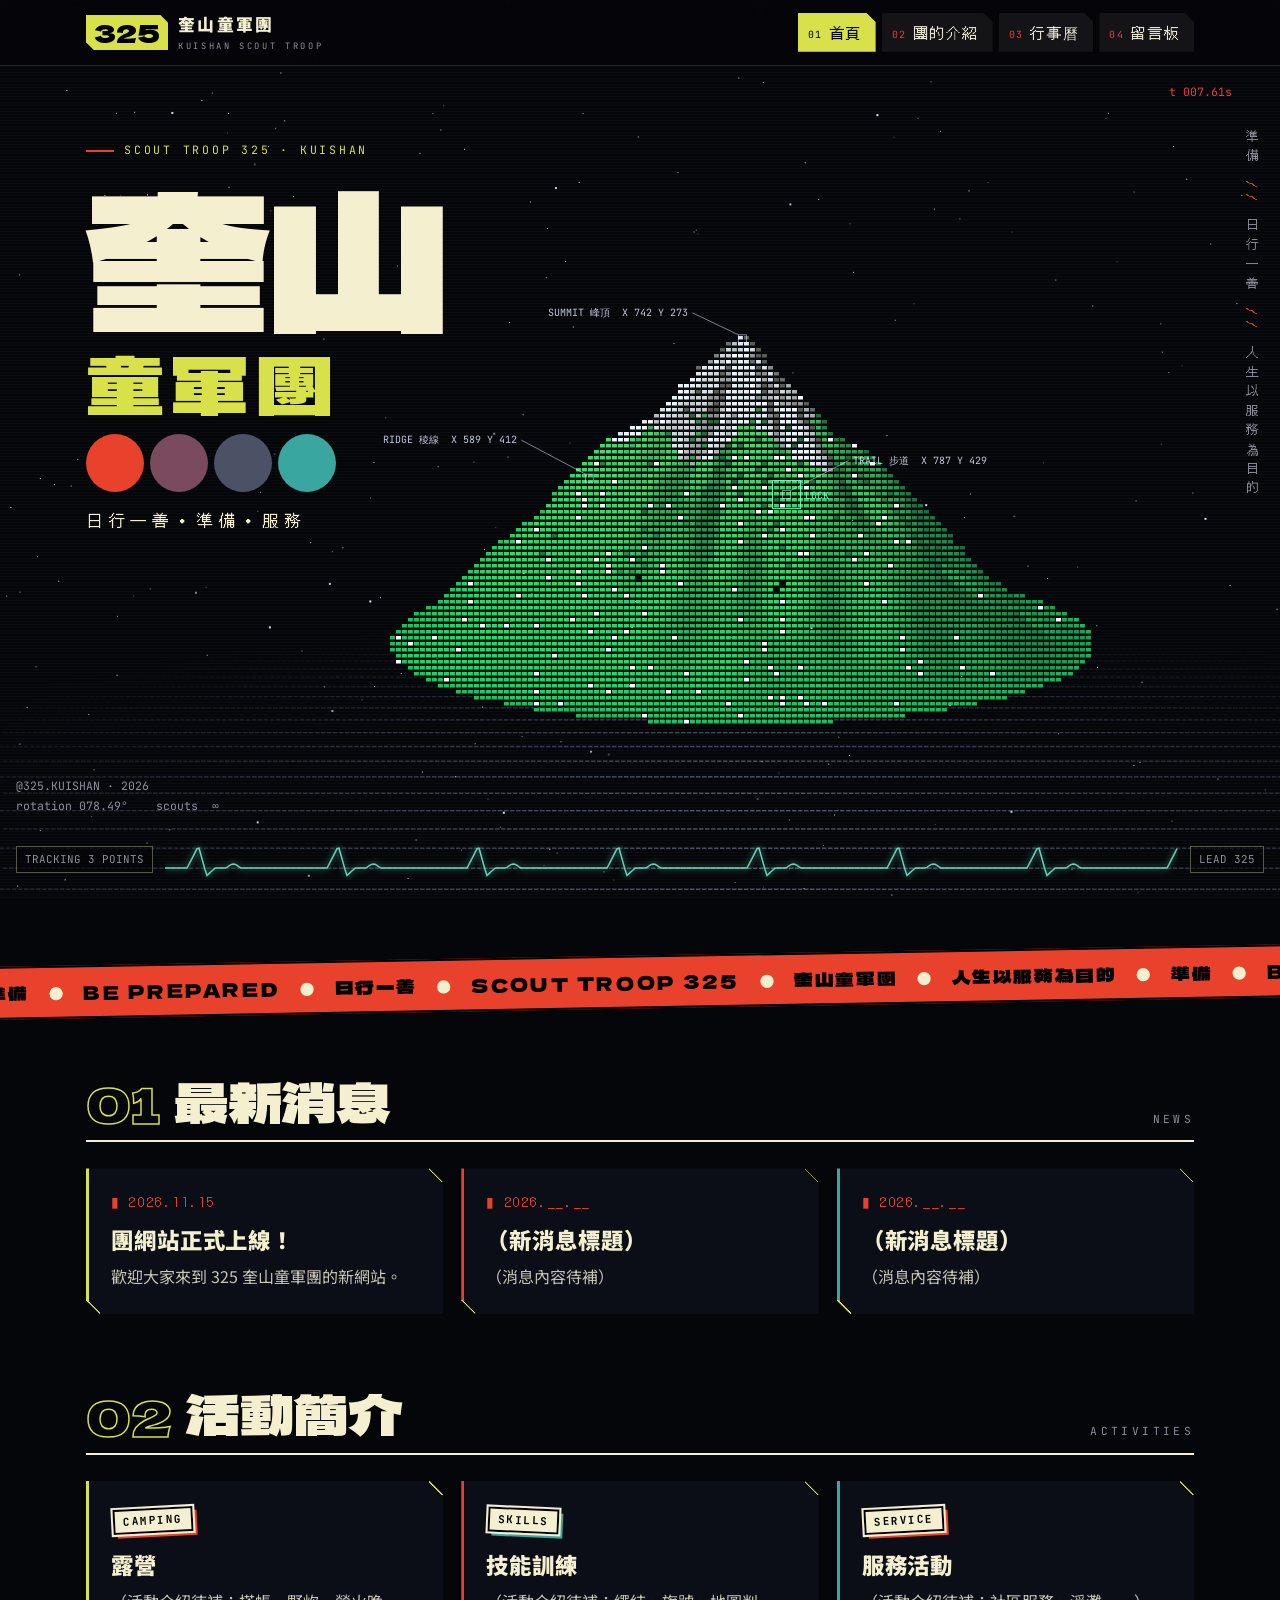
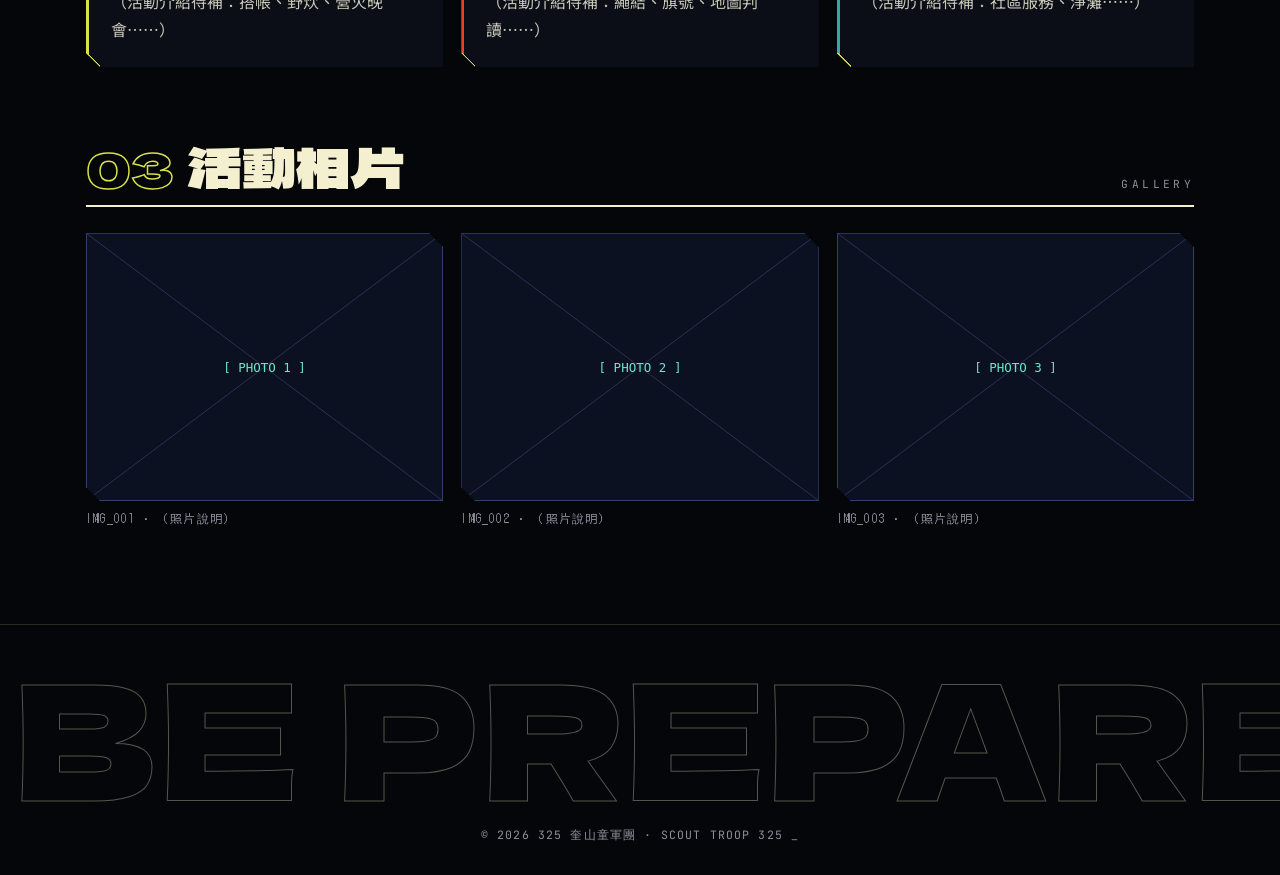
==== index.html @ 6701f39f "Cyberpunk poster typography: Dela Gothic display, glitch text, marquee band, sticker labels Co-Autho" ====
<!doctype html>
<html lang="zh-Hant">
<head>
<meta charset="utf-8">
<meta name="viewport" content="width=device-width, initial-scale=1">
<title>首頁｜325 奎山童軍團</title>
<meta name="theme-color" content="#050609">
<link rel="preconnect" href="https://fonts.googleapis.com">
<link rel="preconnect" href="https://fonts.gstatic.com" crossorigin>
<link href="https://fonts.googleapis.com/css2?family=Dela+Gothic+One&family=DotGothic16&family=JetBrains+Mono:wght@400;700&family=Noto+Sans+TC:wght@400;700;900&display=swap" rel="stylesheet">
<link rel="stylesheet" href="style.css?v=4">
</head>
<body>
<header><div class="bar"><a class="logo" href="index.html"><b>325</b><div><span>奎山童軍團</span><small>KUISHAN SCOUT TROOP</small></div></a><nav><a href="index.html" class="active"><i>01</i>首頁</a><a href="about.html"><i>02</i>團的介紹</a><a href="calendar.html"><i>03</i>行事曆</a><a href="guestbook.html"><i>04</i>留言板</a></nav></div></header>
<section class="hero">
<canvas id="mountain" aria-hidden="true"></canvas>
<div class="hero-copy"><div class="kicker">SCOUT TROOP 325 · KUISHAN</div>
<h1><span class="l1"><span class="gl" data-text="奎山">奎山</span></span><span class="l2"><span class="gl" data-text="童軍團">童軍團</span></span></h1>
<div class="dots" aria-hidden="true"><i></i><i></i><i></i><i></i></div>
<p class="motto">日行一善・準備・服務</p></div>
<div class="vert" aria-hidden="true">準備 <b>//</b> 日行一善 <b>//</b> 人生以服務為目的</div>
<div class="hud hud-tr" id="hud-t">t 000.00s</div>
<div class="hud hud-bl">@325.KUISHAN · 2026
rotation <span id="hud-rot">000.00°</span>    scouts  ∞</div>
<div class="hud-bar"><span class="chip" id="hud-track">TRACKING 0 POINTS</span><canvas id="pulse" aria-hidden="true"></canvas><span class="chip">LEAD 325</span></div>
</section>
<div class="band" aria-hidden="true"><div>準備<i></i>BE PREPARED<i></i>日行一善<i></i>SCOUT TROOP 325<i></i>奎山童軍團<i></i>人生以服務為目的<i></i>準備<i></i>BE PREPARED<i></i>日行一善<i></i>SCOUT TROOP 325<i></i>奎山童軍團<i></i>人生以服務為目的<i></i>準備<i></i>BE PREPARED<i></i>日行一善<i></i>SCOUT TROOP 325<i></i>奎山童軍團<i></i>人生以服務為目的<i></i>準備<i></i>BE PREPARED<i></i>日行一善<i></i>SCOUT TROOP 325<i></i>奎山童軍團<i></i>人生以服務為目的<i></i></div></div>
<main>
<section>
<h2><span class="num">01</span><span class="gl" data-text="最新消息">最新消息</span><span class="tag">NEWS</span></h2>
<div class="grid">
<div class="card"><div class="date">2026.11.15</div><h3>團網站正式上線！</h3><p>歡迎大家來到 325 奎山童軍團的新網站。</p></div>
<div class="card"><div class="date">2026.__.__</div><h3>（新消息標題）</h3><p>（消息內容待補）</p></div>
<div class="card"><div class="date">2026.__.__</div><h3>（新消息標題）</h3><p>（消息內容待補）</p></div>
</div>
</section>
<section>
<h2><span class="num">02</span><span class="gl" data-text="活動簡介">活動簡介</span><span class="tag">ACTIVITIES</span></h2>
<div class="grid">
<div class="card"><div class="label">CAMPING</div><h3>露營</h3><p>（活動介紹待補：搭帳、野炊、營火晚會……）</p></div>
<div class="card"><div class="label">SKILLS</div><h3>技能訓練</h3><p>（活動介紹待補：繩結、旗號、地圖判讀……）</p></div>
<div class="card"><div class="label">SERVICE</div><h3>服務活動</h3><p>（活動介紹待補：社區服務、淨灘……）</p></div>
</div>
</section>
<section>
<h2><span class="num">03</span><span class="gl" data-text="活動相片">活動相片</span><span class="tag">GALLERY</span></h2>
<div class="grid photos"><figure><img src="images/photo1.svg" alt="活動照片 1"><figcaption>IMG_001 · （照片說明）</figcaption></figure><figure><img src="images/photo2.svg" alt="活動照片 2"><figcaption>IMG_002 · （照片說明）</figcaption></figure><figure><img src="images/photo3.svg" alt="活動照片 3"><figcaption>IMG_003 · （照片說明）</figcaption></figure></div>
</section>
</main>
<footer><div class="mega" aria-hidden="true">BE PREPARED</div><p>© 2026 325 奎山童軍團 · SCOUT TROOP 325 <span class="blink">_</span></p></footer>
<script src="sky.js?v=4"></script>
</body>
</html>
---- style.css ----
:root{
  --bg:#050609; --panel:rgba(13,16,28,.78); --line:rgba(244,239,207,.14); --line-2:rgba(244,239,207,.34);
  --cream:#f4efcf; --text:#e6e3d3; --muted:#8d8f9c;
  --red:#e8412c; --lime:#d8e14a; --green:#5aa469; --teal:#3aa6a0; --plum:#7a4a5e; --slate:#4c5266;
  --display:"Dela Gothic One","Noto Sans TC",sans-serif;
  --dot:"DotGothic16","JetBrains Mono",monospace;
  --mono:"JetBrains Mono",ui-monospace,Menlo,monospace;
  --sans:"Noto Sans TC","PingFang TC","Microsoft JhengHei",sans-serif;
  --cut:polygon(0 0,calc(100% - 14px) 0,100% 14px,100% 100%,14px 100%,0 calc(100% - 14px));
}
*{box-sizing:border-box}
html,body{margin:0}
body{background:var(--bg);color:var(--text);font-family:var(--sans);line-height:1.75;min-height:100vh;overflow-x:hidden}
body::before{content:"";position:fixed;inset:0;z-index:-1;pointer-events:none;
  background:repeating-linear-gradient(rgba(255,255,255,.028) 0 1px,transparent 1px 3px)}
#stars{position:fixed;inset:0;width:100%;height:100%;z-index:-1;pointer-events:none}
a{color:var(--lime)}
::selection{background:var(--lime);color:#000}

/* glitch text */
.gl{position:relative;display:inline-block}
.gl::before,.gl::after{content:attr(data-text);position:absolute;left:0;top:0;width:100%;clip-path:inset(0 0 100% 0);pointer-events:none}
.gl::before{color:var(--red);animation:glA 5.5s steps(1) infinite}
.gl::after{color:var(--teal);animation:glB 5.5s steps(1) infinite}
@keyframes glA{0%,90%,100%{clip-path:inset(0 0 100% 0);transform:none}91%{clip-path:inset(10% 0 62% 0);transform:translate(-.06em,0)}93%{clip-path:inset(56% 0 18% 0);transform:translate(.05em,0)}95%{clip-path:inset(82% 0 3% 0);transform:translate(-.03em,0)}97%{clip-path:inset(28% 0 48% 0);transform:translate(.04em,0)}}
@keyframes glB{0%,90%,100%{clip-path:inset(0 0 100% 0);transform:none}91%{clip-path:inset(40% 0 35% 0);transform:translate(.06em,0)}93%{clip-path:inset(5% 0 78% 0);transform:translate(-.05em,0)}95%{clip-path:inset(64% 0 12% 0);transform:translate(.03em,0)}97%{clip-path:inset(86% 0 2% 0);transform:translate(-.04em,0)}}

/* header */
header{position:sticky;top:0;z-index:10;background:rgba(5,6,9,.8);backdrop-filter:blur(8px);border-bottom:1px solid var(--line)}
.bar{max-width:1140px;margin:auto;padding:10px 16px;display:flex;flex-wrap:wrap;gap:8px 20px;align-items:center;justify-content:space-between}
.logo{display:flex;align-items:center;gap:10px;text-decoration:none;color:var(--cream)}
.logo b{font-family:var(--display);font-weight:400;font-size:1.6rem;line-height:1;color:#000;background:var(--lime);padding:4px 8px 6px;clip-path:polygon(0 0,calc(100% - 8px) 0,100% 8px,100% 100%,8px 100%,0 calc(100% - 8px))}
.logo span{font-family:var(--sans);font-weight:900;font-size:1.05rem;letter-spacing:.14em}
.logo small{display:block;font-family:var(--mono);font-size:.55rem;letter-spacing:.3em;color:var(--muted)}
nav{display:flex;flex-wrap:wrap;gap:6px}
nav a{font-family:var(--dot);font-size:.95rem;letter-spacing:.1em;color:var(--text);text-decoration:none;padding:6px 14px 6px 10px;background:rgba(244,239,207,.06);clip-path:polygon(0 0,calc(100% - 9px) 0,100% 9px,100% 100%,0 100%);transition:background .15s,color .15s}
nav a i{font-style:normal;font-family:var(--mono);font-size:.62rem;color:var(--red);margin-right:6px;vertical-align:.15em}
nav a:hover{background:var(--cream);color:#000}
nav a.active{background:var(--lime);color:#000}
nav a.active i{color:#000}

/* hero */
.hero{position:relative;height:min(92vh,860px);min-height:600px;overflow:hidden}
#mountain{position:absolute;inset:0;width:100%;height:100%}
.hero-copy{position:absolute;left:max(16px,calc(50% - 554px));top:9%}
.kicker{font-family:var(--mono);font-size:.72rem;color:var(--lime);letter-spacing:.24em}
.kicker::before{content:"";display:inline-block;width:28px;height:2px;background:var(--red);vertical-align:middle;margin-right:10px}
.hero h1{margin:.12em 0 0;font-family:var(--display);font-weight:400;line-height:.98;color:var(--cream)}
.hero h1 .l1{display:block;font-size:clamp(5rem,15vw,11.5rem);letter-spacing:-.02em}
.hero h1 .l2{display:block;font-size:clamp(2.7rem,6.4vw,4.9rem);color:var(--lime);letter-spacing:.08em}
.dots{display:flex;gap:6px;margin:14px 0}
.dots i{width:clamp(34px,5vw,58px);aspect-ratio:1;border-radius:50%;background:var(--red)}
.dots i:nth-child(2){background:var(--plum)}.dots i:nth-child(3){background:var(--slate)}.dots i:nth-child(4){background:var(--teal)}
.motto{font-family:var(--dot);font-size:1.05rem;letter-spacing:.3em;color:var(--cream);margin:0}
.vert{position:absolute;right:18px;top:64px;writing-mode:vertical-rl;font-family:var(--dot);font-size:.8rem;letter-spacing:.5em;color:var(--muted)}
.vert b{color:var(--red);font-weight:400}
.hud{position:absolute;font-family:var(--mono);font-size:.72rem;color:var(--muted);white-space:pre}
.hud-tr{top:16px;right:48px;color:var(--red)}
.hud-bl{left:16px;bottom:78px}
.hud-bar{position:absolute;left:16px;right:16px;bottom:14px;display:grid;grid-template-columns:auto 1fr auto;gap:12px;align-items:center}
.chip{font-family:var(--mono);font-size:.68rem;color:var(--muted);border:1px solid var(--line-2);padding:3px 8px;white-space:nowrap;background:rgba(5,6,9,.6)}
#pulse{width:100%;height:40px;display:block}

/* marquee band */
.band{background:var(--red);color:#000;overflow:hidden;white-space:nowrap;border-block:2px solid #000;transform:rotate(-1deg) scale(1.02);margin:-10px 0 10px}
.band div{display:inline-block;padding:8px 0;font-family:var(--display);font-size:1.15rem;letter-spacing:.12em;animation:slide 26s linear infinite}
.band i{font-style:normal;display:inline-block;width:.7em;height:.7em;border-radius:50%;background:var(--cream);margin:0 1.1em;vertical-align:-.02em}
@keyframes slide{to{transform:translateX(-50%)}}

/* content */
main{max-width:1140px;margin:auto;padding:56px 16px 24px}
.page-head{padding:40px 0 34px}
.page-head h1{margin:.1em 0 0;font-family:var(--display);font-weight:400;font-size:clamp(3.2rem,11vw,7.5rem);line-height:1;color:var(--cream)}
section{margin:0 0 72px}
h2{display:flex;align-items:flex-end;gap:14px;margin:0 0 26px;font-family:var(--display);font-weight:400;font-size:clamp(2rem,5.4vw,3.4rem);line-height:1;color:var(--cream);border-bottom:2px solid var(--cream);padding-bottom:12px}
h2 .num{font-size:.9em;color:transparent;-webkit-text-stroke:1.5px var(--lime)}
h2 .tag{margin-left:auto;font-family:var(--mono);font-size:.7rem;letter-spacing:.3em;color:var(--muted);padding-bottom:.3em}
.grid{display:grid;grid-template-columns:repeat(auto-fit,minmax(250px,1fr));gap:18px}
.card{position:relative;background:var(--panel);clip-path:var(--cut);padding:22px 22px 24px;border-left:3px solid var(--lime);transition:transform .15s,background .15s}
.card:hover{transform:translate(-3px,-3px);background:rgba(24,28,44,.9)}
.card::before,.card::after{content:"";position:absolute;width:14px;height:14px;background:linear-gradient(to bottom left,transparent calc(50% - 1px),var(--lime) calc(50% - 1px) calc(50% + 1px),transparent calc(50% + 1px))}
.card::before{top:0;right:0}.card::after{bottom:0;left:-3px}
.card:nth-child(3n+2){border-left-color:var(--red)}.card:nth-child(3n){border-left-color:var(--teal)}
.card h3{margin:.5em 0 .35em;font-family:var(--sans);font-weight:900;font-size:1.4rem;line-height:1.3;letter-spacing:.04em;color:var(--cream)}
.card p{margin:0;color:#c9c7b8}
.date{font-family:var(--dot);font-size:.85rem;letter-spacing:.12em;color:var(--red)}
.date::before{content:"▮ "}
/* sticker label */
.label{display:inline-block;font-family:var(--mono);font-weight:700;font-size:.68rem;letter-spacing:.14em;color:#000;background:var(--cream);border:2px solid #000;outline:2px solid var(--cream);padding:1px 8px;transform:rotate(-3deg);box-shadow:4px 4px 0 var(--red);margin:2px 0 6px 2px}
.card:nth-child(even) .label{transform:rotate(2.5deg);box-shadow:4px 4px 0 var(--teal)}
.photos figure{margin:0}
.photos img{width:100%;aspect-ratio:4/3;object-fit:cover;display:block;clip-path:var(--cut)}
.photos figcaption{font-family:var(--dot);font-size:.75rem;color:var(--muted);margin-top:6px;letter-spacing:.1em}

.table-wrap{overflow-x:auto}
table{width:100%;min-width:560px;border-collapse:collapse;background:var(--panel)}
th{white-space:nowrap}
th,td{padding:14px 16px;text-align:left;border-bottom:1px solid var(--line)}
th{font-family:var(--dot);font-size:.85rem;letter-spacing:.14em;color:#000;background:var(--lime);font-weight:400}
td:first-child{font-family:var(--dot);color:var(--red);white-space:nowrap;letter-spacing:.08em}
td:nth-child(2){font-weight:700;color:var(--cream)}
tr:hover td{background:rgba(216,225,74,.06)}
.note{font-family:var(--dot);font-size:1rem;border:1px dashed var(--line-2);padding:18px;color:var(--text);letter-spacing:.08em}
.note::before{content:"STATUS";font-family:var(--mono);font-size:.68rem;font-weight:700;color:#000;background:var(--lime);padding:2px 8px;margin-right:12px;letter-spacing:.14em}
.blink{animation:blink 1s steps(1) infinite}
@keyframes blink{50%{opacity:0}}

footer{border-top:1px solid var(--line);padding:26px 16px 30px;text-align:center;overflow:hidden}
.mega{font-family:var(--display);font-size:clamp(3rem,13vw,10rem);line-height:1;white-space:nowrap;color:transparent;-webkit-text-stroke:1px var(--line-2);letter-spacing:.02em;user-select:none}
footer p{font-family:var(--mono);font-size:.72rem;color:var(--muted);margin:14px 0 0;letter-spacing:.1em}

@media (max-width:760px){
  .hero-copy{top:5%}
  .vert,.hud-bl{display:none}
  .hud-tr{right:16px}
  .hud-bar{grid-template-columns:1fr}
  .hud-bar .chip{display:none}
  .logo small{display:none}
  nav a{padding:5px 11px 5px 8px;font-size:.88rem}
  h2 .tag{display:none}
}
@media (prefers-reduced-motion:reduce){.blink,.gl::before,.gl::after,.band div{animation:none}}
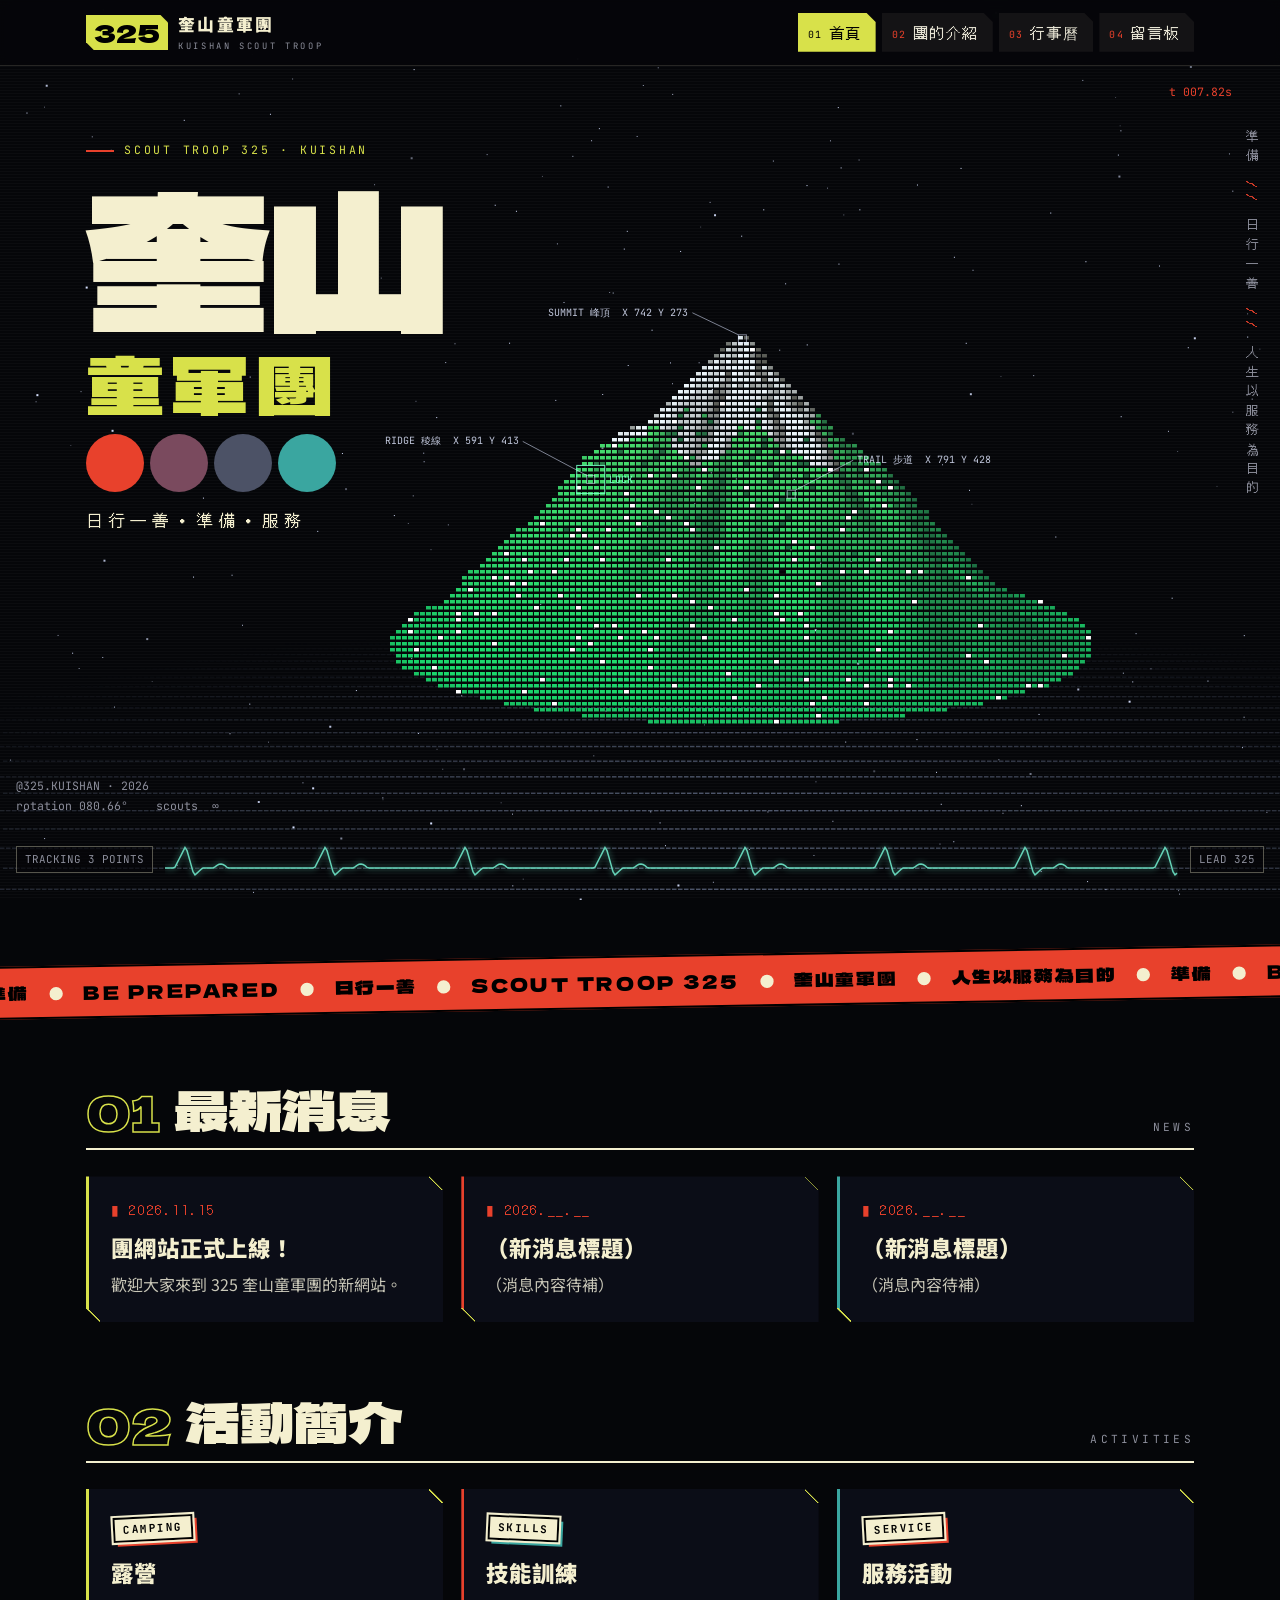
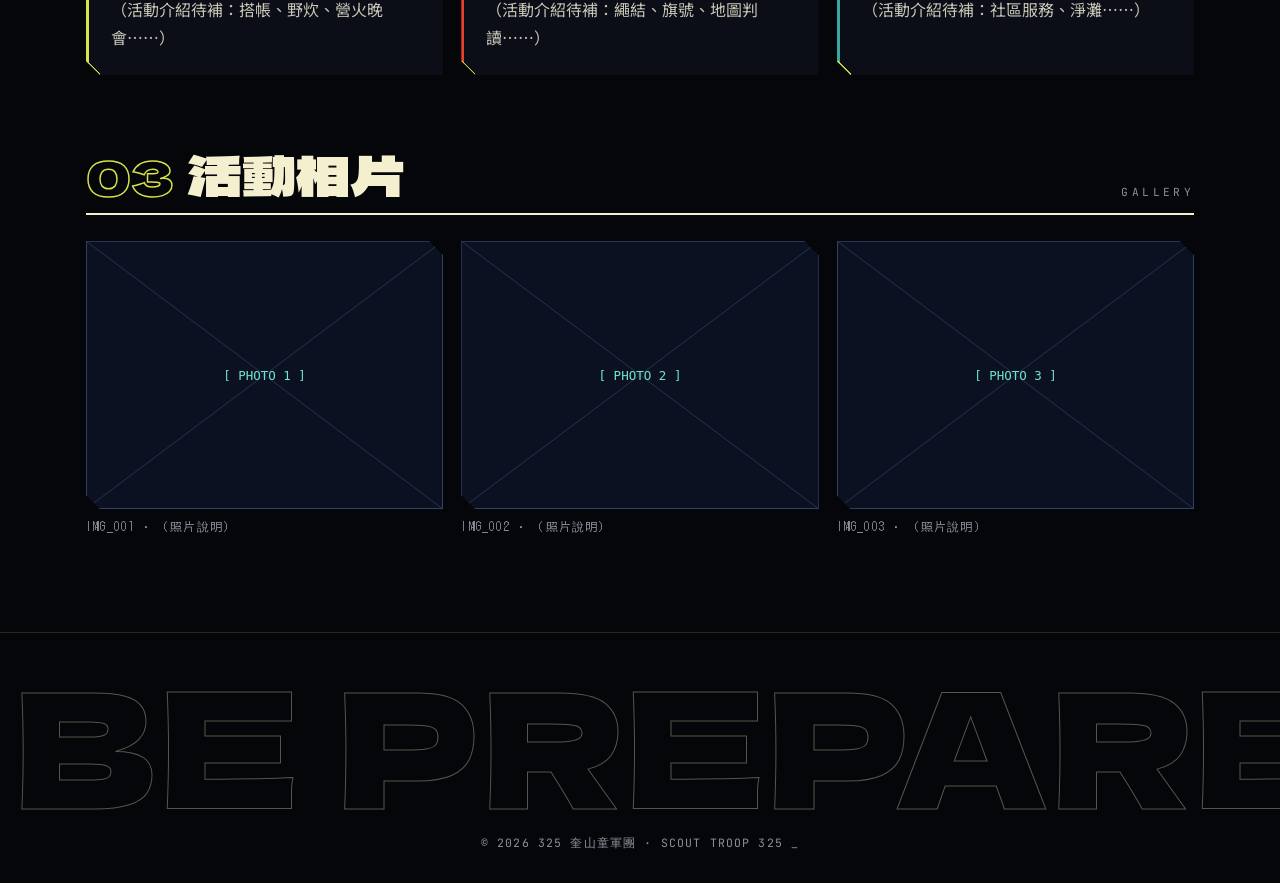
==== commit ed0cfd14: "Same banner, band and three-section layout on all four pages Co-Authored-By: Claude Fable 5.2 <norep" ====
--- a/index.html
+++ b/index.html
@@ -8,7 +8,7 @@
 <link rel="preconnect" href="https://fonts.googleapis.com">
 <link rel="preconnect" href="https://fonts.gstatic.com" crossorigin>
 <link href="https://fonts.googleapis.com/css2?family=Dela+Gothic+One&family=DotGothic16&family=JetBrains+Mono:wght@400;700&family=Noto+Sans+TC:wght@400;700;900&display=swap" rel="stylesheet">
-<link rel="stylesheet" href="style.css?v=4">
+<link rel="stylesheet" href="style.css?v=6">
 </head>
 <body>
 <header><div class="bar"><a class="logo" href="index.html"><b>325</b><div><span>奎山童軍團</span><small>KUISHAN SCOUT TROOP</small></div></a><nav><a href="index.html" class="active"><i>01</i>首頁</a><a href="about.html"><i>02</i>團的介紹</a><a href="calendar.html"><i>03</i>行事曆</a><a href="guestbook.html"><i>04</i>留言板</a></nav></div></header>
@@ -48,6 +48,6 @@
 </section>
 </main>
 <footer><div class="mega" aria-hidden="true">BE PREPARED</div><p>© 2026 325 奎山童軍團 · SCOUT TROOP 325 <span class="blink">_</span></p></footer>
-<script src="sky.js?v=4"></script>
+<script src="sky.js?v=6"></script>
 </body>
 </html>
--- a/style.css
+++ b/style.css
@@ -61,6 +61,13 @@
 .chip{font-family:var(--mono);font-size:.68rem;color:var(--muted);border:1px solid var(--line-2);padding:3px 8px;white-space:nowrap;background:rgba(5,6,9,.6)}
 #pulse{width:100%;height:40px;display:block}
 
+/* compact banner on inner pages: same parts as the home hero */
+.hero.sub{height:clamp(300px,46vh,430px);min-height:0}
+.hero.sub .hero-copy{top:50%;transform:translateY(-50%)}
+.hero.sub h1{font-size:clamp(3.2rem,10vw,7rem);line-height:1;margin:.1em 0 0}
+.hero.sub .dots{margin:12px 0 0}
+.hero.sub .dots i{width:clamp(22px,3vw,34px)}
+
 /* marquee band */
 .band{background:var(--red);color:#000;overflow:hidden;white-space:nowrap;border-block:2px solid #000;transform:rotate(-1deg) scale(1.02);margin:-10px 0 10px}
 .band div{display:inline-block;padding:8px 0;font-family:var(--display);font-size:1.15rem;letter-spacing:.12em;animation:slide 26s linear infinite}
@@ -68,7 +75,7 @@
 @keyframes slide{to{transform:translateX(-50%)}}
 
 /* content */
-main{max-width:1140px;margin:auto;padding:56px 16px 24px}
+main{max-width:1140px;margin:auto;padding:64px 16px 24px}
 .page-head{padding:40px 0 34px}
 .page-head h1{margin:.1em 0 0;font-family:var(--display);font-weight:400;font-size:clamp(3.2rem,11vw,7.5rem);line-height:1;color:var(--cream)}
 section{margin:0 0 72px}
@@ -110,6 +117,8 @@
 footer p{font-family:var(--mono);font-size:.72rem;color:var(--muted);margin:14px 0 0;letter-spacing:.1em}
 
 @media (max-width:760px){
+  .hero.sub{height:340px}
+  .hero.sub .hero-copy{top:9%;transform:none}
   .hero-copy{top:5%}
   .vert,.hud-bl{display:none}
   .hud-tr{right:16px}
@@ -120,3 +129,5 @@
   h2 .tag{display:none}
 }
 @media (prefers-reduced-motion:reduce){.blink,.gl::before,.gl::after,.band div{animation:none}}
+
+.card .big{font-family:var(--dot);font-size:1.05rem;color:var(--lime);letter-spacing:.06em;word-break:break-all}
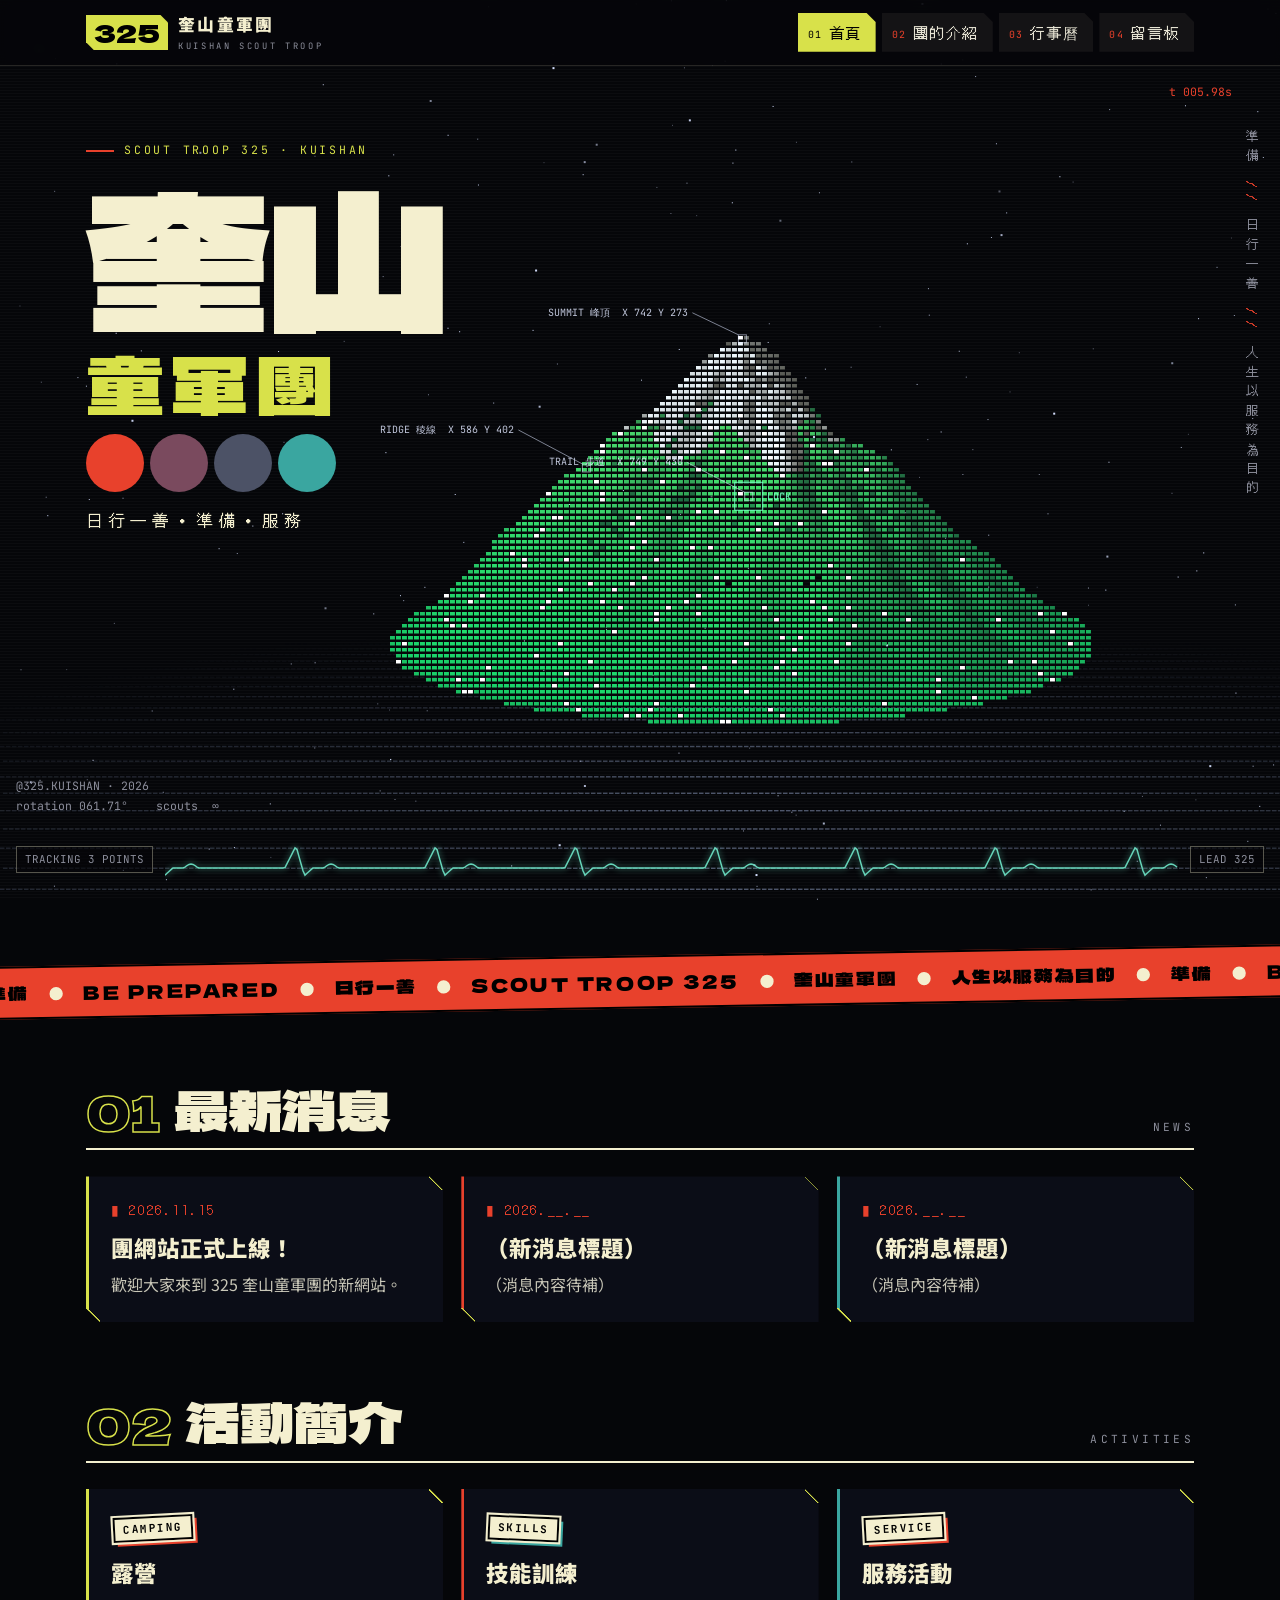
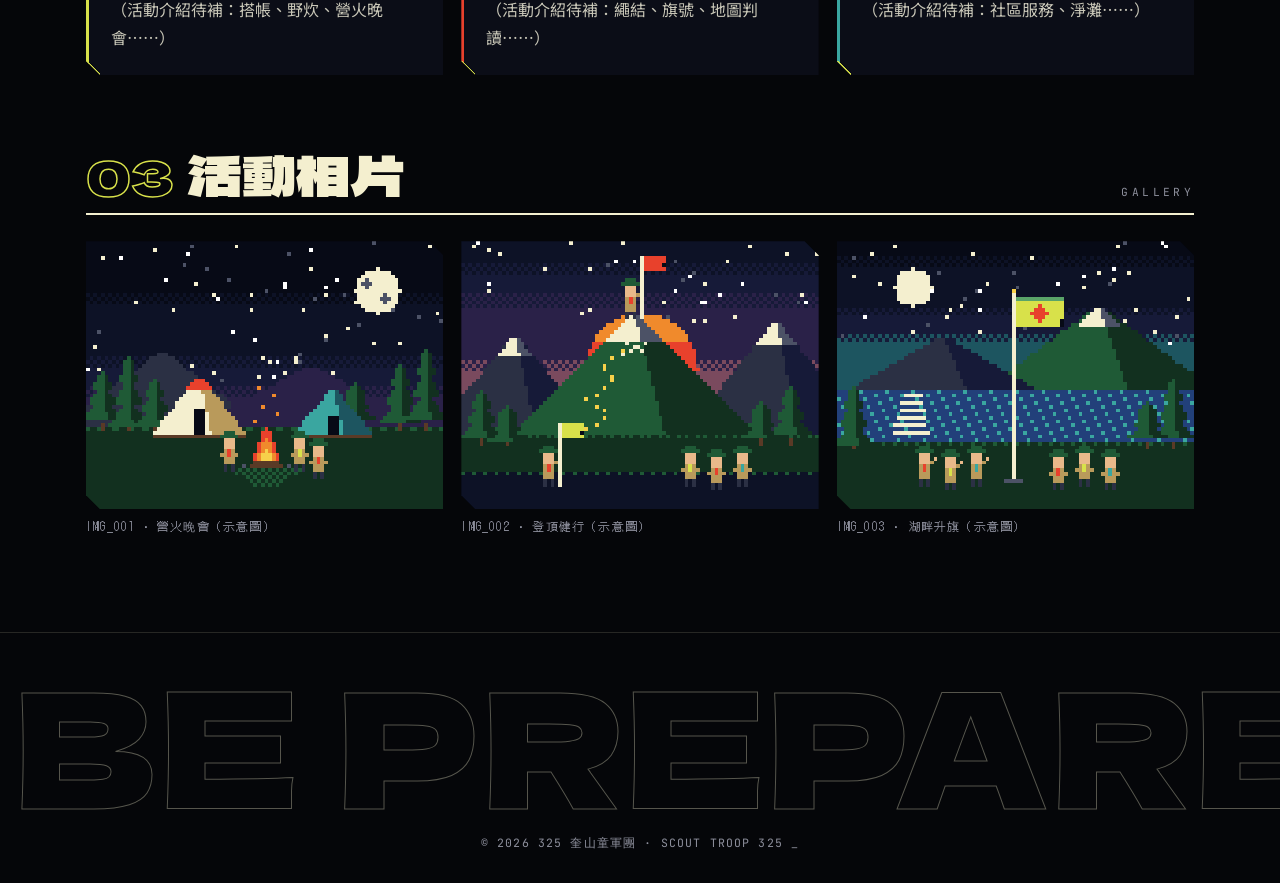
==== commit 2a7678c6: "Add pixel-art placeholder scenes to the gallery Co-Authored-By: Claude Fable 5.2 <noreply@anthropic." ====
--- a/index.html
+++ b/index.html
@@ -8,7 +8,7 @@
 <link rel="preconnect" href="https://fonts.googleapis.com">
 <link rel="preconnect" href="https://fonts.gstatic.com" crossorigin>
 <link href="https://fonts.googleapis.com/css2?family=Dela+Gothic+One&family=DotGothic16&family=JetBrains+Mono:wght@400;700&family=Noto+Sans+TC:wght@400;700;900&display=swap" rel="stylesheet">
-<link rel="stylesheet" href="style.css?v=6">
+<link rel="stylesheet" href="style.css?v=7">
 </head>
 <body>
 <header><div class="bar"><a class="logo" href="index.html"><b>325</b><div><span>奎山童軍團</span><small>KUISHAN SCOUT TROOP</small></div></a><nav><a href="index.html" class="active"><i>01</i>首頁</a><a href="about.html"><i>02</i>團的介紹</a><a href="calendar.html"><i>03</i>行事曆</a><a href="guestbook.html"><i>04</i>留言板</a></nav></div></header>
@@ -44,10 +44,10 @@
 </section>
 <section>
 <h2><span class="num">03</span><span class="gl" data-text="活動相片">活動相片</span><span class="tag">GALLERY</span></h2>
-<div class="grid photos"><figure><img src="images/photo1.svg" alt="活動照片 1"><figcaption>IMG_001 · （照片說明）</figcaption></figure><figure><img src="images/photo2.svg" alt="活動照片 2"><figcaption>IMG_002 · （照片說明）</figcaption></figure><figure><img src="images/photo3.svg" alt="活動照片 3"><figcaption>IMG_003 · （照片說明）</figcaption></figure></div>
+<div class="grid photos"><figure><img src="images/photo1.svg?v=7" alt="像素畫：營火晚會（示意圖）"><figcaption>IMG_001 · 營火晚會（示意圖）</figcaption></figure><figure><img src="images/photo2.svg?v=7" alt="像素畫：登頂健行（示意圖）"><figcaption>IMG_002 · 登頂健行（示意圖）</figcaption></figure><figure><img src="images/photo3.svg?v=7" alt="像素畫：湖畔升旗（示意圖）"><figcaption>IMG_003 · 湖畔升旗（示意圖）</figcaption></figure></div>
 </section>
 </main>
 <footer><div class="mega" aria-hidden="true">BE PREPARED</div><p>© 2026 325 奎山童軍團 · SCOUT TROOP 325 <span class="blink">_</span></p></footer>
-<script src="sky.js?v=6"></script>
+<script src="sky.js?v=7"></script>
 </body>
 </html>
--- a/style.css
+++ b/style.css
@@ -96,7 +96,7 @@
 .label{display:inline-block;font-family:var(--mono);font-weight:700;font-size:.68rem;letter-spacing:.14em;color:#000;background:var(--cream);border:2px solid #000;outline:2px solid var(--cream);padding:1px 8px;transform:rotate(-3deg);box-shadow:4px 4px 0 var(--red);margin:2px 0 6px 2px}
 .card:nth-child(even) .label{transform:rotate(2.5deg);box-shadow:4px 4px 0 var(--teal)}
 .photos figure{margin:0}
-.photos img{width:100%;aspect-ratio:4/3;object-fit:cover;display:block;clip-path:var(--cut)}
+.photos img{width:100%;aspect-ratio:4/3;object-fit:cover;display:block;clip-path:var(--cut);image-rendering:pixelated}
 .photos figcaption{font-family:var(--dot);font-size:.75rem;color:var(--muted);margin-top:6px;letter-spacing:.1em}
 
 .table-wrap{overflow-x:auto}
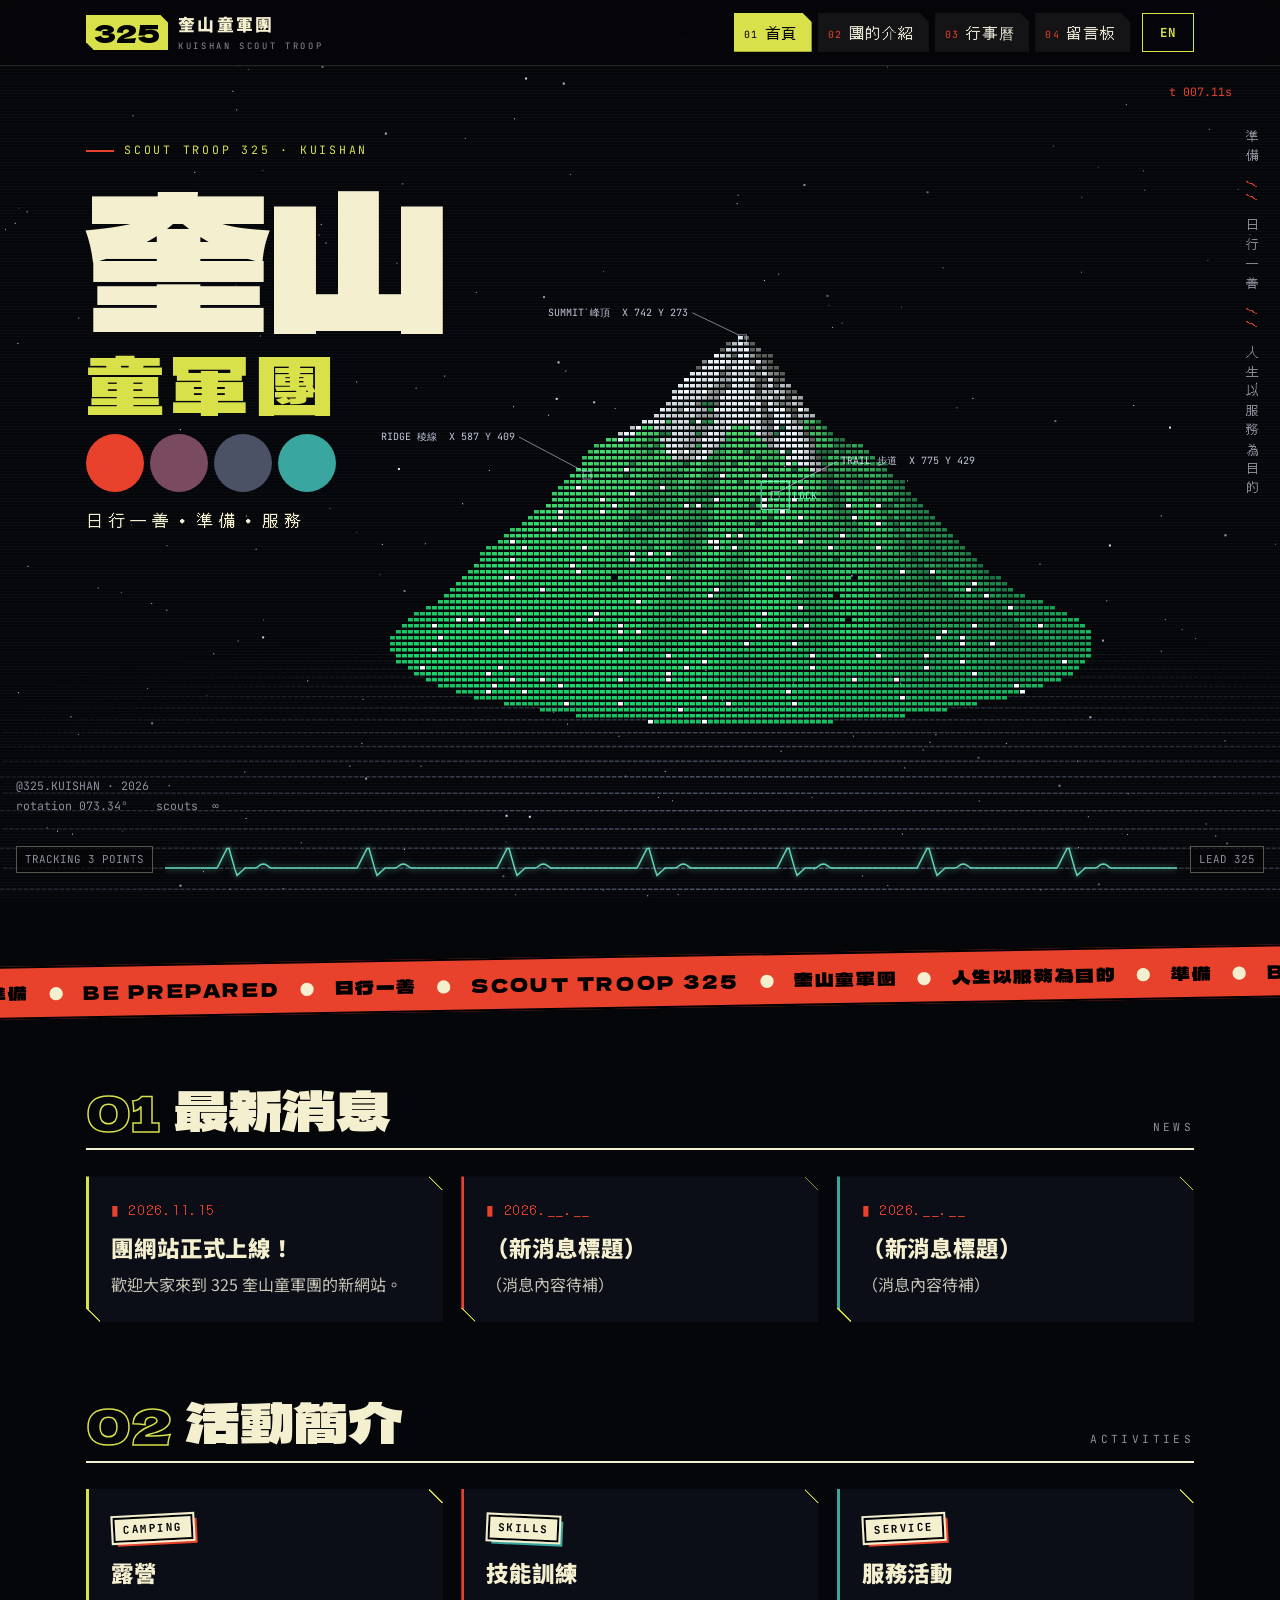
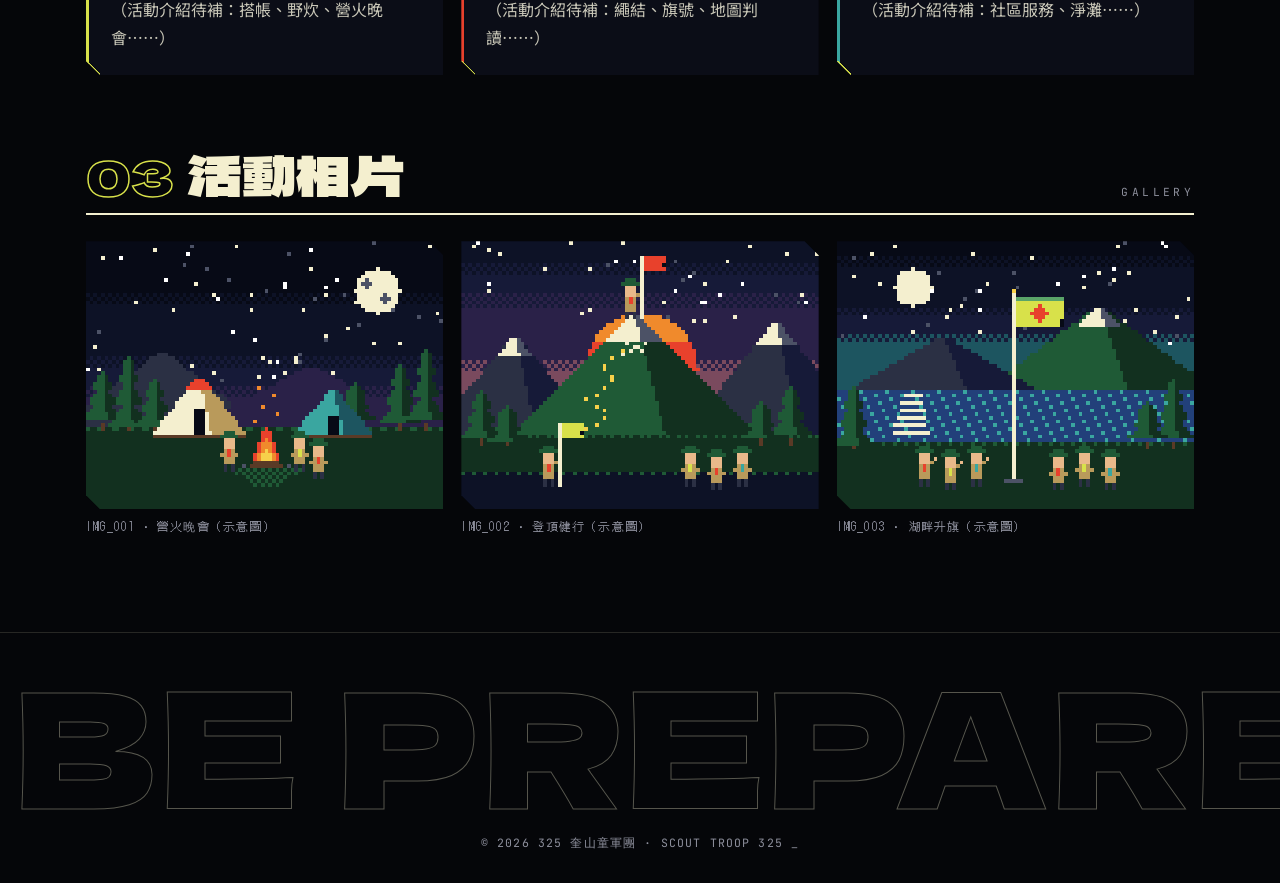
==== commit 57bc61b8: "Add EN/中文 switch, card popup with jumping-scouts transition, scroll-up easter egg Co-Authored-By: Cl" ====
--- a/index.html
+++ b/index.html
@@ -8,16 +8,16 @@
 <link rel="preconnect" href="https://fonts.googleapis.com">
 <link rel="preconnect" href="https://fonts.gstatic.com" crossorigin>
 <link href="https://fonts.googleapis.com/css2?family=Dela+Gothic+One&family=DotGothic16&family=JetBrains+Mono:wght@400;700&family=Noto+Sans+TC:wght@400;700;900&display=swap" rel="stylesheet">
-<link rel="stylesheet" href="style.css?v=7">
+<link rel="stylesheet" href="style.css?v=8">
 </head>
 <body>
-<header><div class="bar"><a class="logo" href="index.html"><b>325</b><div><span>奎山童軍團</span><small>KUISHAN SCOUT TROOP</small></div></a><nav><a href="index.html" class="active"><i>01</i>首頁</a><a href="about.html"><i>02</i>團的介紹</a><a href="calendar.html"><i>03</i>行事曆</a><a href="guestbook.html"><i>04</i>留言板</a></nav></div></header>
+<header><div class="bar"><a class="logo" href="index.html"><b>325</b><div><span>奎山童軍團</span><small>KUISHAN SCOUT TROOP</small></div></a><nav><a href="index.html" class="active"><i>01</i><span data-en="HOME">首頁</span></a><a href="about.html"><i>02</i><span data-en="ABOUT">團的介紹</span></a><a href="calendar.html"><i>03</i><span data-en="CALENDAR">行事曆</span></a><a href="guestbook.html"><i>04</i><span data-en="GUESTBOOK">留言板</span></a><button id="lang" class="langbtn" type="button">EN</button></nav></div></header>
 <section class="hero">
 <canvas id="mountain" aria-hidden="true"></canvas>
 <div class="hero-copy"><div class="kicker">SCOUT TROOP 325 · KUISHAN</div>
-<h1><span class="l1"><span class="gl" data-text="奎山">奎山</span></span><span class="l2"><span class="gl" data-text="童軍團">童軍團</span></span></h1>
+<h1><span class="l1"><span class="gl" data-text="奎山" data-en="KUISHAN">奎山</span></span><span class="l2"><span class="gl" data-text="童軍團" data-en="SCOUT TROOP">童軍團</span></span></h1>
 <div class="dots" aria-hidden="true"><i></i><i></i><i></i><i></i></div>
-<p class="motto">日行一善・準備・服務</p></div>
+<p class="motto" data-en="Do a good turn daily · Be prepared · Serve">日行一善・準備・服務</p></div>
 <div class="vert" aria-hidden="true">準備 <b>//</b> 日行一善 <b>//</b> 人生以服務為目的</div>
 <div class="hud hud-tr" id="hud-t">t 000.00s</div>
 <div class="hud hud-bl">@325.KUISHAN · 2026
@@ -27,27 +27,28 @@
 <div class="band" aria-hidden="true"><div>準備<i></i>BE PREPARED<i></i>日行一善<i></i>SCOUT TROOP 325<i></i>奎山童軍團<i></i>人生以服務為目的<i></i>準備<i></i>BE PREPARED<i></i>日行一善<i></i>SCOUT TROOP 325<i></i>奎山童軍團<i></i>人生以服務為目的<i></i>準備<i></i>BE PREPARED<i></i>日行一善<i></i>SCOUT TROOP 325<i></i>奎山童軍團<i></i>人生以服務為目的<i></i>準備<i></i>BE PREPARED<i></i>日行一善<i></i>SCOUT TROOP 325<i></i>奎山童軍團<i></i>人生以服務為目的<i></i></div></div>
 <main>
 <section>
-<h2><span class="num">01</span><span class="gl" data-text="最新消息">最新消息</span><span class="tag">NEWS</span></h2>
+<h2><span class="num">01</span><span class="gl" data-text="最新消息" data-en="NEWS">最新消息</span><span class="tag" data-en="最新消息">NEWS</span></h2>
 <div class="grid">
-<div class="card"><div class="date">2026.11.15</div><h3>團網站正式上線！</h3><p>歡迎大家來到 325 奎山童軍團的新網站。</p></div>
-<div class="card"><div class="date">2026.__.__</div><h3>（新消息標題）</h3><p>（消息內容待補）</p></div>
-<div class="card"><div class="date">2026.__.__</div><h3>（新消息標題）</h3><p>（消息內容待補）</p></div>
+<div class="card"><div class="date">2026.11.15</div><h3 data-en="Our website is live!">團網站正式上線！</h3><p data-en="Welcome to the new website of Kuishan Scout Troop 325.">歡迎大家來到 325 奎山童軍團的新網站。</p></div>
+<div class="card"><div class="date">2026.__.__</div><h3 data-en="(News title)">（新消息標題）</h3><p data-en="(to be added)">（消息內容待補）</p></div>
+<div class="card"><div class="date">2026.__.__</div><h3 data-en="(News title)">（新消息標題）</h3><p data-en="(to be added)">（消息內容待補）</p></div>
 </div>
 </section>
 <section>
-<h2><span class="num">02</span><span class="gl" data-text="活動簡介">活動簡介</span><span class="tag">ACTIVITIES</span></h2>
+<h2><span class="num">02</span><span class="gl" data-text="活動簡介" data-en="ACTIVITIES">活動簡介</span><span class="tag" data-en="活動簡介">ACTIVITIES</span></h2>
 <div class="grid">
-<div class="card"><div class="label">CAMPING</div><h3>露營</h3><p>（活動介紹待補：搭帳、野炊、營火晚會……）</p></div>
-<div class="card"><div class="label">SKILLS</div><h3>技能訓練</h3><p>（活動介紹待補：繩結、旗號、地圖判讀……）</p></div>
-<div class="card"><div class="label">SERVICE</div><h3>服務活動</h3><p>（活動介紹待補：社區服務、淨灘……）</p></div>
+<div class="card"><div class="label">CAMPING</div><h3 data-en="Camping">露營</h3><p data-en="(To be added: pitching tents, outdoor cooking, campfire nights…)">（活動介紹待補：搭帳、野炊、營火晚會……）</p></div>
+<div class="card"><div class="label">SKILLS</div><h3 data-en="Skills training">技能訓練</h3><p data-en="(To be added: knots, signalling, map reading…)">（活動介紹待補：繩結、旗號、地圖判讀……）</p></div>
+<div class="card"><div class="label">SERVICE</div><h3 data-en="Service">服務活動</h3><p data-en="(To be added: community service, beach clean-ups…)">（活動介紹待補：社區服務、淨灘……）</p></div>
 </div>
 </section>
 <section>
-<h2><span class="num">03</span><span class="gl" data-text="活動相片">活動相片</span><span class="tag">GALLERY</span></h2>
-<div class="grid photos"><figure><img src="images/photo1.svg?v=7" alt="像素畫：營火晚會（示意圖）"><figcaption>IMG_001 · 營火晚會（示意圖）</figcaption></figure><figure><img src="images/photo2.svg?v=7" alt="像素畫：登頂健行（示意圖）"><figcaption>IMG_002 · 登頂健行（示意圖）</figcaption></figure><figure><img src="images/photo3.svg?v=7" alt="像素畫：湖畔升旗（示意圖）"><figcaption>IMG_003 · 湖畔升旗（示意圖）</figcaption></figure></div>
+<h2><span class="num">03</span><span class="gl" data-text="活動相片" data-en="GALLERY">活動相片</span><span class="tag" data-en="活動相片">GALLERY</span></h2>
+<div class="grid photos"><figure><img src="images/photo1.svg?v=7" alt="像素畫：營火晚會（示意圖）"><figcaption>IMG_001 · <span data-en="Campfire night (illustration)">營火晚會（示意圖）</span></figcaption></figure><figure><img src="images/photo2.svg?v=7" alt="像素畫：登頂健行（示意圖）"><figcaption>IMG_002 · <span data-en="Summit hike (illustration)">登頂健行（示意圖）</span></figcaption></figure><figure><img src="images/photo3.svg?v=7" alt="像素畫：湖畔升旗（示意圖）"><figcaption>IMG_003 · <span data-en="Lakeside flag raising (illustration)">湖畔升旗（示意圖）</span></figcaption></figure></div>
 </section>
 </main>
 <footer><div class="mega" aria-hidden="true">BE PREPARED</div><p>© 2026 325 奎山童軍團 · SCOUT TROOP 325 <span class="blink">_</span></p></footer>
-<script src="sky.js?v=7"></script>
+<script src="sky.js?v=8"></script>
+<script src="app.js?v=8"></script>
 </body>
 </html>
--- a/style.css
+++ b/style.css
@@ -131,3 +131,88 @@
 @media (prefers-reduced-motion:reduce){.blink,.gl::before,.gl::after,.band div{animation:none}}
 
 .card .big{font-family:var(--dot);font-size:1.05rem;color:var(--lime);letter-spacing:.06em;word-break:break-all}
+
+/* ===== language button ===== */
+.langbtn{font-family:var(--mono);font-weight:700;font-size:.78rem;letter-spacing:.1em;color:var(--lime);background:none;border:1.5px solid var(--lime);padding:5px 10px;cursor:pointer;margin-left:6px;min-width:52px}
+.langbtn:hover{background:var(--lime);color:#000}
+html[lang=en] .hero h1 .l1{font-size:clamp(2.9rem,9vw,6.2rem);letter-spacing:0}
+html[lang=en] .hero h1 .l2{font-size:clamp(1.75rem,5vw,4rem);letter-spacing:.02em}
+html[lang=en] .hero.sub h1{font-size:clamp(2.3rem,8vw,6rem)}
+html[lang=en] .motto{letter-spacing:.06em;font-size:.95rem}
+html[lang=en] h2{font-size:clamp(1.6rem,4.6vw,3rem)}
+html[lang=en] .card h3{letter-spacing:0}
+:focus-visible{outline:2px solid var(--lime);outline-offset:3px}
+
+/* ===== clickable cards ===== */
+.clickable{cursor:pointer}
+.card.clickable:hover::before{background:var(--lime)}
+.photos figure.clickable img{transition:transform .15s,filter .15s}
+.photos figure.clickable:hover img{transform:translate(-3px,-3px);filter:brightness(1.15)}
+
+/* ===== jumping scouts transition ===== */
+.jump{position:fixed;inset:0;z-index:200;pointer-events:none;overflow:hidden}
+.jump::before{content:"";position:absolute;left:50%;top:50%;width:300vmax;height:300vmax;margin:-150vmax 0 0 -150vmax;
+  background:repeating-conic-gradient(var(--lime) 0 7deg,#000 7deg 14deg);animation:burst 1s ease-out forwards}
+.jump svg{position:absolute;left:50%;top:50%;width:72px;height:96px;margin:-48px 0 0 -36px;animation:jl 1s cubic-bezier(.3,.7,.4,1) forwards;filter:drop-shadow(1px 1px 0 #000)}
+.jump svg+svg{animation-name:jr}
+.jump b{position:absolute;left:0;right:0;top:50%;text-align:center;font-family:var(--display);font-weight:400;font-size:18vw;line-height:1;color:var(--red);-webkit-text-stroke:.03em #000;animation:slam 1s ease-out forwards}
+@keyframes burst{0%{opacity:0;transform:scale(.2) rotate(0)}18%{opacity:.95}60%{opacity:.9}100%{opacity:0;transform:scale(1) rotate(50deg)}}
+@keyframes jl{0%{transform:translate(-46vw,56vh) scale(1) rotate(-30deg)}40%{transform:translate(-17vw,-20vh) scale(4.5) rotate(12deg)}68%{transform:translate(-11vw,4vh) scale(9) rotate(-6deg);opacity:1}100%{transform:translate(-34vw,40vh) scale(30) rotate(-14deg);opacity:0}}
+@keyframes jr{0%{transform:translate(46vw,56vh) scale(1) rotate(30deg)}40%{transform:translate(17vw,-24vh) scale(4.5) rotate(-12deg)}68%{transform:translate(11vw,2vh) scale(9) rotate(6deg);opacity:1}100%{transform:translate(34vw,40vh) scale(30) rotate(14deg);opacity:0}}
+@keyframes slam{0%,25%{opacity:0;transform:translateY(-50%) scale(3) rotate(-8deg)}40%{opacity:1;transform:translateY(-50%) scale(1) rotate(-4deg)}70%{opacity:1;transform:translateY(-50%) scale(1.08) rotate(-4deg)}100%{opacity:0;transform:translateY(-50%) scale(1.6) rotate(-4deg)}}
+
+/* ===== popup ===== */
+.modal{position:fixed;inset:0;z-index:150;display:none;align-items:center;justify-content:center;padding:16px;background:rgba(5,6,9,.9);backdrop-filter:blur(6px)}
+.modal.open{display:flex}
+.modal-box{width:min(880px,100%);max-height:calc(100vh - 32px);display:flex;flex-direction:column;background:#0b0e1a;border:2px solid var(--cream);box-shadow:10px 10px 0 var(--red);animation:pop .35s cubic-bezier(.2,1.6,.4,1)}
+@keyframes pop{0%{transform:scale(.6) rotate(-3deg);opacity:0}100%{transform:none;opacity:1}}
+.modal-top{display:flex;align-items:center;gap:14px;background:var(--lime);color:#000;padding:10px 14px;font-family:var(--display);font-size:clamp(1.2rem,3.4vw,1.9rem);line-height:1.1}
+.modal-top .num{color:#000;-webkit-text-stroke:0;font-size:1em}
+.modal-count{margin-left:auto;font-family:var(--mono);font-size:.8rem;font-weight:700;letter-spacing:.1em;white-space:nowrap}
+.modal-x{font-family:var(--mono);font-weight:700;font-size:.75rem;background:#000;color:var(--lime);border:0;padding:7px 10px;cursor:pointer;white-space:nowrap}
+.modal-x:hover{background:var(--red);color:#000}
+.modal-body{padding:clamp(20px,5vw,44px);overflow:auto;min-height:220px}
+.modal-body.in{animation:slidein .25s ease-out}
+@keyframes slidein{from{opacity:0;transform:translateX(24px)}}
+.modal-body h3{font-family:var(--display);font-weight:400;font-size:clamp(1.8rem,5.5vw,3.2rem);line-height:1.15;color:var(--cream);margin:.35em 0 .4em}
+.modal-body p{font-size:clamp(1.05rem,2.4vw,1.3rem);color:var(--text);margin:0}
+.modal-body .date{font-size:1.05rem}
+.modal-body .label{font-size:.85rem}
+.modal-body img{width:100%;display:block;image-rendering:pixelated;border:2px solid var(--cream)}
+.modal-body figcaption{font-family:var(--dot);color:var(--muted);margin-top:10px;letter-spacing:.1em}
+.modal-nav{display:flex;align-items:center;gap:12px;padding:12px 14px;border-top:1px solid var(--line-2);background:repeating-linear-gradient(-45deg,rgba(216,225,74,.09) 0 10px,transparent 10px 20px)}
+.modal-nav button{font-family:var(--mono);font-weight:700;font-size:.8rem;letter-spacing:.1em;background:var(--cream);color:#000;border:0;padding:8px 14px;cursor:pointer}
+.modal-nav button:hover{background:var(--lime)}
+.modal-dots{flex:1;display:flex;justify-content:center;gap:8px}
+.modal-dots i{width:12px;height:12px;border-radius:50%;background:var(--slate)}
+.modal-dots i.on{background:var(--red)}
+
+/* ===== easter egg: restricted area ===== */
+.pull{position:fixed;top:0;left:0;right:0;z-index:290;font-family:var(--mono);font-weight:700;font-size:.8rem;letter-spacing:.14em;text-align:center;color:#000;padding:8px;
+  background:linear-gradient(90deg,var(--red) var(--p,0%),var(--lime) var(--p,0%));transform:translateY(-100%);transition:transform .15s}
+.pull.on{transform:none}
+.egg{position:fixed;inset:0;z-index:300;display:none;flex-direction:column;background:#120303;overflow:hidden}
+.egg.open{display:flex;animation:eggflash .5s steps(2) 3}
+@keyframes eggflash{50%{background:var(--red)}}
+.egg::before{content:"";position:absolute;inset:0;pointer-events:none;background:repeating-linear-gradient(rgba(232,65,44,.16) 0 2px,transparent 2px 5px),radial-gradient(circle at 50% 45%,rgba(232,65,44,.35),transparent 60%)}
+.haz{flex:none;height:clamp(34px,6vh,56px);background:repeating-linear-gradient(-45deg,var(--lime) 0 26px,#000 26px 52px);background-size:73.54px 100%;animation:haz 1s linear infinite}
+.haz:last-child{animation-direction:reverse}
+@keyframes haz{to{background-position:73.54px 0}}
+.egg-in{position:relative;flex:1;display:flex;flex-direction:column;align-items:center;justify-content:center;text-align:center;padding:8px 16px;gap:6px;animation:shake .35s steps(2) infinite;min-height:0}
+@keyframes shake{0%{transform:translate(0,0)}25%{transform:translate(-2px,1px)}50%{transform:translate(2px,-1px)}75%{transform:translate(-1px,-2px)}}
+.egg-code{font-family:var(--mono);font-size:clamp(.6rem,1.6vw,.8rem);letter-spacing:.2em;color:var(--red)}
+.egg-h{font-family:var(--display);font-size:clamp(5.5rem,min(30vw,34vh),19rem);line-height:.95;color:var(--cream);text-shadow:.04em .04em 0 var(--red)}
+html[lang=en] .egg-h{font-size:clamp(3rem,min(14vw,24vh),10rem)}
+.egg-h .gl::before,.egg-h .gl::after{animation-duration:1.1s}
+.egg-sub{font-family:var(--display);font-size:clamp(.8rem,2.6vw,1.6rem);letter-spacing:.2em;color:#000;background:var(--lime);padding:2px 14px;transform:rotate(-2deg);white-space:nowrap}
+.egg-scouts{display:flex;gap:28px;margin:10px 0 0}
+.egg-scouts svg{width:clamp(44px,8vh,72px);animation:hop .5s steps(3) infinite alternate}
+.egg-scouts svg+svg{animation-delay:.25s}
+@keyframes hop{to{transform:translateY(-18px) rotate(8deg)}}
+.egg-msg{font-family:var(--dot);font-size:clamp(1rem,3vw,1.5rem);letter-spacing:.08em;color:var(--cream);margin:6px 0 0;line-height:1.5}
+.egg-msg b{color:#000;background:var(--red);padding:0 8px;font-weight:400}
+.egg-name{font-family:var(--display);font-size:clamp(2rem,8vw,5rem);line-height:1;color:#000;background:var(--cream);border:3px solid #000;outline:3px solid var(--cream);padding:4px 18px 8px;transform:rotate(-4deg);box-shadow:8px 8px 0 var(--red);margin:10px 0;animation:stamp .5s cubic-bezier(.2,2,.4,1) .4s backwards}
+@keyframes stamp{from{transform:scale(4) rotate(14deg);opacity:0}}
+.egg-x{font-family:var(--mono);font-weight:700;font-size:.85rem;letter-spacing:.12em;background:none;color:var(--lime);border:2px solid var(--lime);padding:8px 16px;cursor:pointer;margin-top:6px}
+.egg-x:hover{background:var(--lime);color:#000}
+@media (prefers-reduced-motion:reduce){.egg.open,.egg-in,.haz,.egg-scouts svg,.egg-name,.modal-box,.modal-body.in{animation:none}}
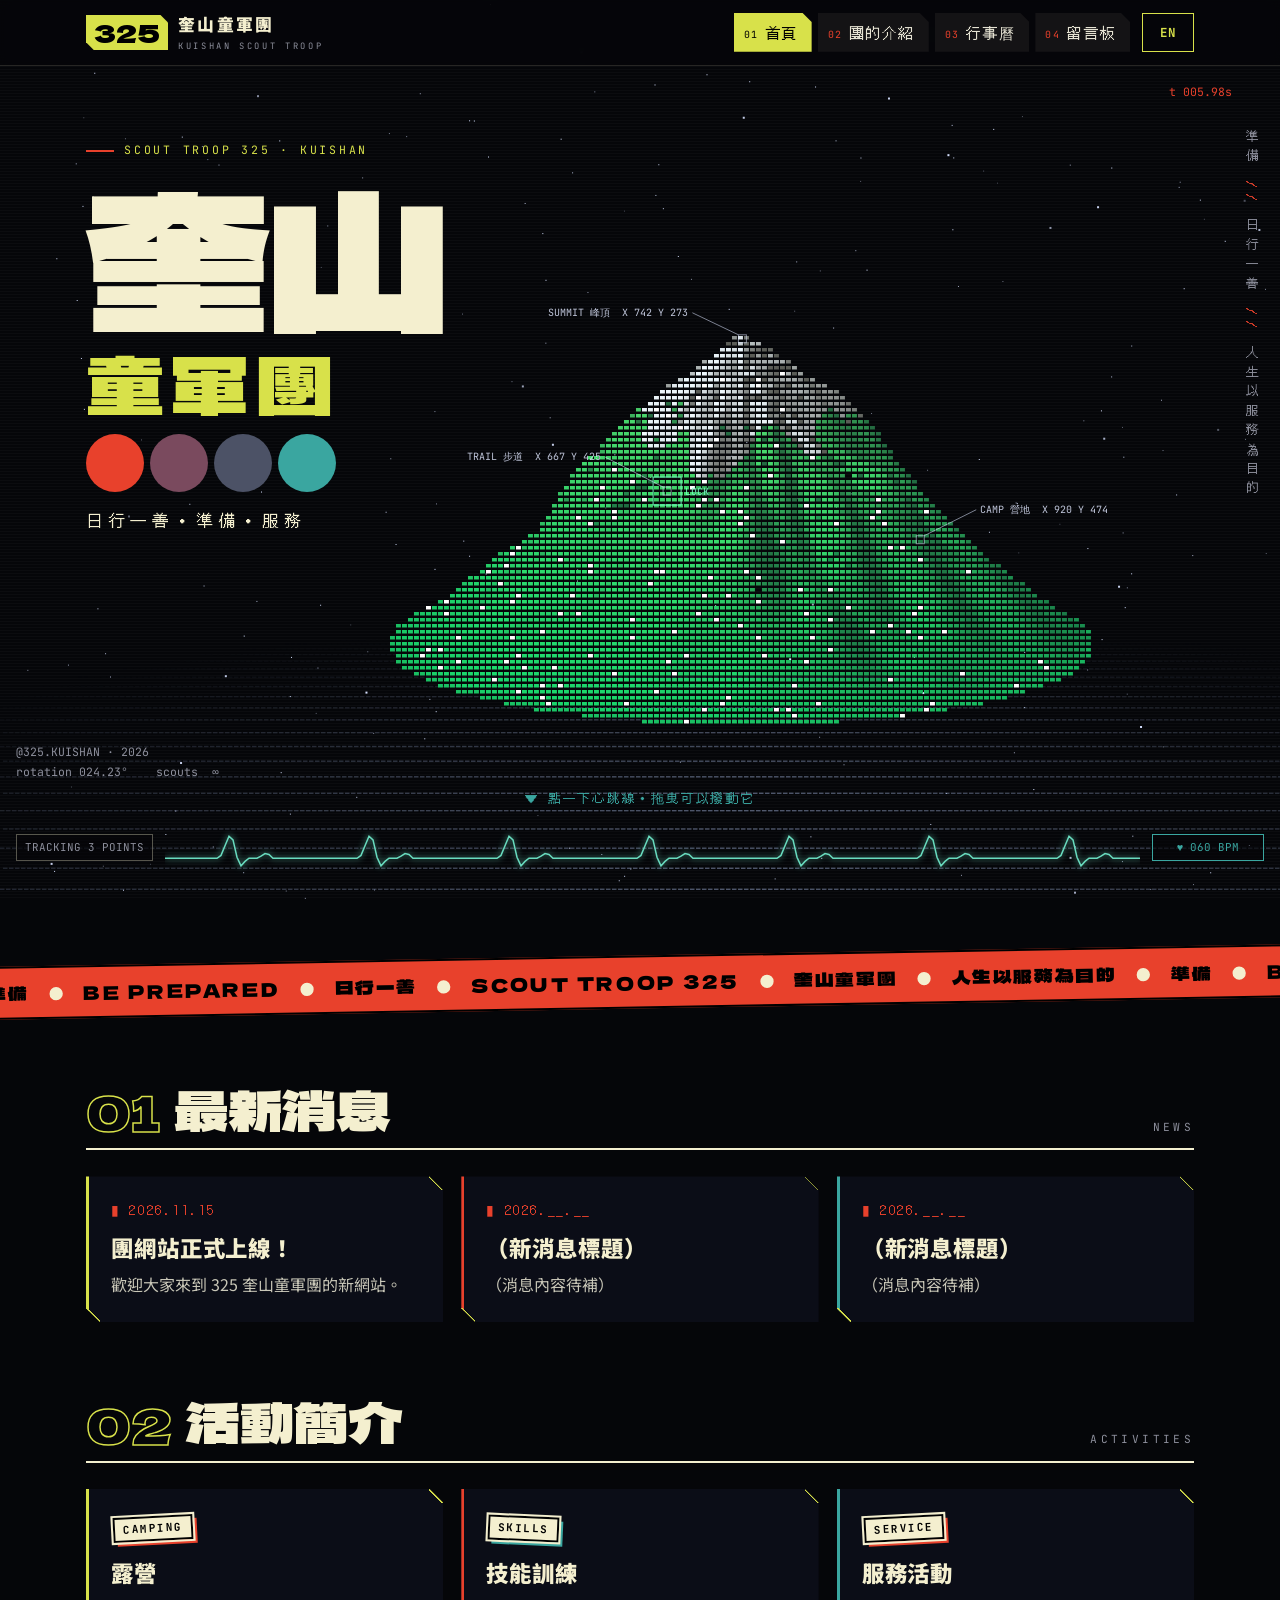
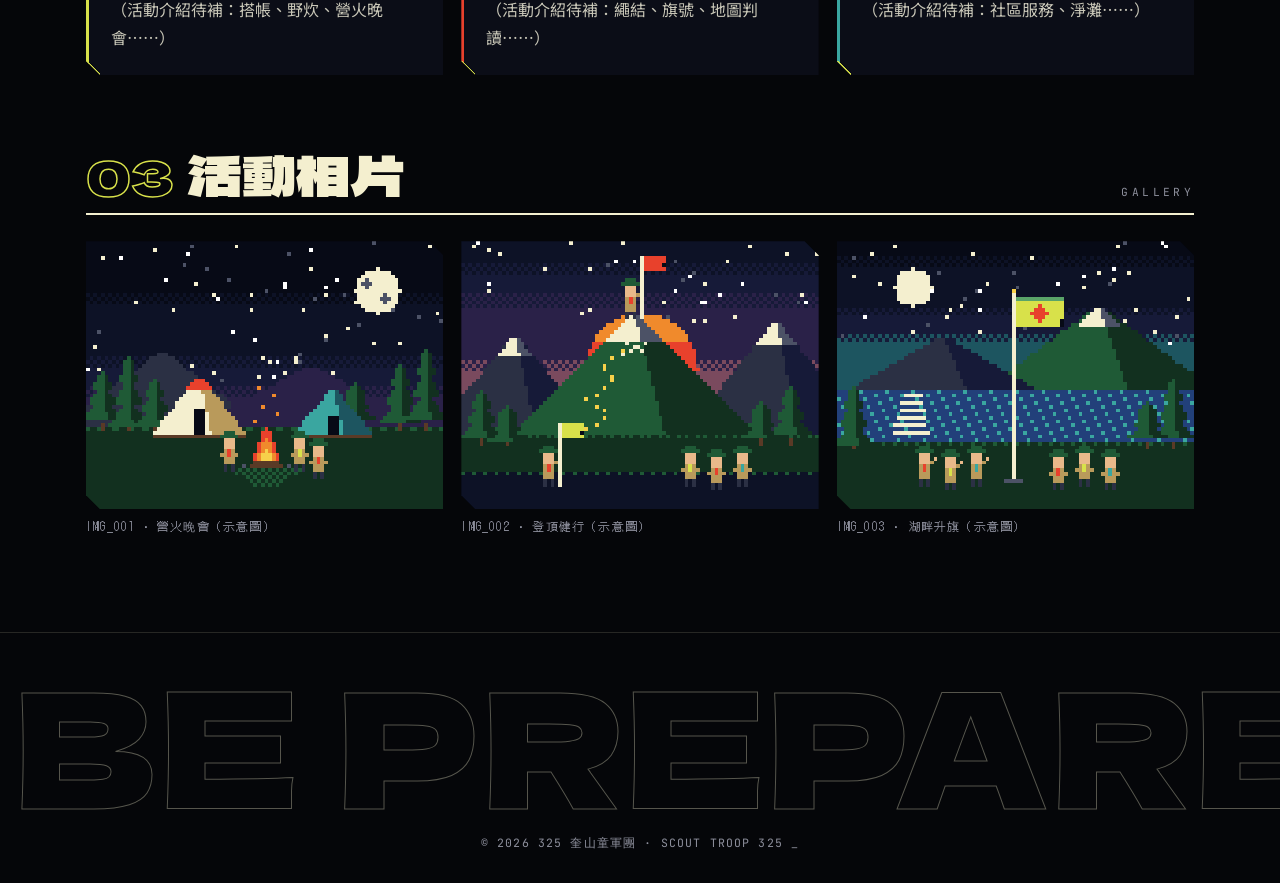
==== commit 477a1364: "Keep mountain labels clear of the title; make the pulse line pluckable and pumpable Co-Authored-By: " ====
--- a/index.html
+++ b/index.html
@@ -8,7 +8,7 @@
 <link rel="preconnect" href="https://fonts.googleapis.com">
 <link rel="preconnect" href="https://fonts.gstatic.com" crossorigin>
 <link href="https://fonts.googleapis.com/css2?family=Dela+Gothic+One&family=DotGothic16&family=JetBrains+Mono:wght@400;700&family=Noto+Sans+TC:wght@400;700;900&display=swap" rel="stylesheet">
-<link rel="stylesheet" href="style.css?v=8">
+<link rel="stylesheet" href="style.css?v=9">
 </head>
 <body>
 <header><div class="bar"><a class="logo" href="index.html"><b>325</b><div><span>奎山童軍團</span><small>KUISHAN SCOUT TROOP</small></div></a><nav><a href="index.html" class="active"><i>01</i><span data-en="HOME">首頁</span></a><a href="about.html"><i>02</i><span data-en="ABOUT">團的介紹</span></a><a href="calendar.html"><i>03</i><span data-en="CALENDAR">行事曆</span></a><a href="guestbook.html"><i>04</i><span data-en="GUESTBOOK">留言板</span></a><button id="lang" class="langbtn" type="button">EN</button></nav></div></header>
@@ -22,7 +22,8 @@
 <div class="hud hud-tr" id="hud-t">t 000.00s</div>
 <div class="hud hud-bl">@325.KUISHAN · 2026
 rotation <span id="hud-rot">000.00°</span>    scouts  ∞</div>
-<div class="hud-bar"><span class="chip" id="hud-track">TRACKING 0 POINTS</span><canvas id="pulse" aria-hidden="true"></canvas><span class="chip">LEAD 325</span></div>
+<div class="hud hud-hint" id="hud-hint" data-en="▼ TAP THE HEARTBEAT · DRAG TO PLUCK IT">▼ 點一下心跳線・拖曳可以撥動它</div>
+<div class="hud-bar"><span class="chip" id="hud-track">TRACKING 0 POINTS</span><canvas id="pulse"></canvas><span class="chip" id="hud-bpm">♥ 060 BPM</span></div>
 </section>
 <div class="band" aria-hidden="true"><div>準備<i></i>BE PREPARED<i></i>日行一善<i></i>SCOUT TROOP 325<i></i>奎山童軍團<i></i>人生以服務為目的<i></i>準備<i></i>BE PREPARED<i></i>日行一善<i></i>SCOUT TROOP 325<i></i>奎山童軍團<i></i>人生以服務為目的<i></i>準備<i></i>BE PREPARED<i></i>日行一善<i></i>SCOUT TROOP 325<i></i>奎山童軍團<i></i>人生以服務為目的<i></i>準備<i></i>BE PREPARED<i></i>日行一善<i></i>SCOUT TROOP 325<i></i>奎山童軍團<i></i>人生以服務為目的<i></i></div></div>
 <main>
@@ -48,7 +49,7 @@
 </section>
 </main>
 <footer><div class="mega" aria-hidden="true">BE PREPARED</div><p>© 2026 325 奎山童軍團 · SCOUT TROOP 325 <span class="blink">_</span></p></footer>
-<script src="sky.js?v=8"></script>
-<script src="app.js?v=8"></script>
+<script src="sky.js?v=9"></script>
+<script src="app.js?v=9"></script>
 </body>
 </html>
--- a/style.css
+++ b/style.css
@@ -216,3 +216,13 @@
 .egg-x{font-family:var(--mono);font-weight:700;font-size:.85rem;letter-spacing:.12em;background:none;color:var(--lime);border:2px solid var(--lime);padding:8px 16px;cursor:pointer;margin-top:6px}
 .egg-x:hover{background:var(--lime);color:#000}
 @media (prefers-reduced-motion:reduce){.egg.open,.egg-in,.haz,.egg-scouts svg,.egg-name,.modal-box,.modal-body.in{animation:none}}
+
+/* ===== interactive pulse line ===== */
+#pulse{height:64px;cursor:pointer;touch-action:manipulation}
+#pulse:focus-visible{outline:2px solid var(--lime);outline-offset:2px}
+.hud-bl{bottom:112px}
+.hud-hint{left:0;right:0;bottom:84px;text-align:center;color:var(--teal);font-family:var(--dot);font-size:.8rem;letter-spacing:.14em;animation:blink 1.4s steps(1) infinite;pointer-events:none;transition:opacity .3s}
+.hud-hint.gone{opacity:0;animation:none}
+#hud-bpm{min-width:112px;text-align:center;color:var(--teal);border-color:var(--teal)}
+#hud-bpm.hot{color:#000;background:var(--red);border-color:var(--red)}
+@media (max-width:760px){.hud-bar #hud-bpm{display:block;position:absolute;right:0;bottom:66px}}
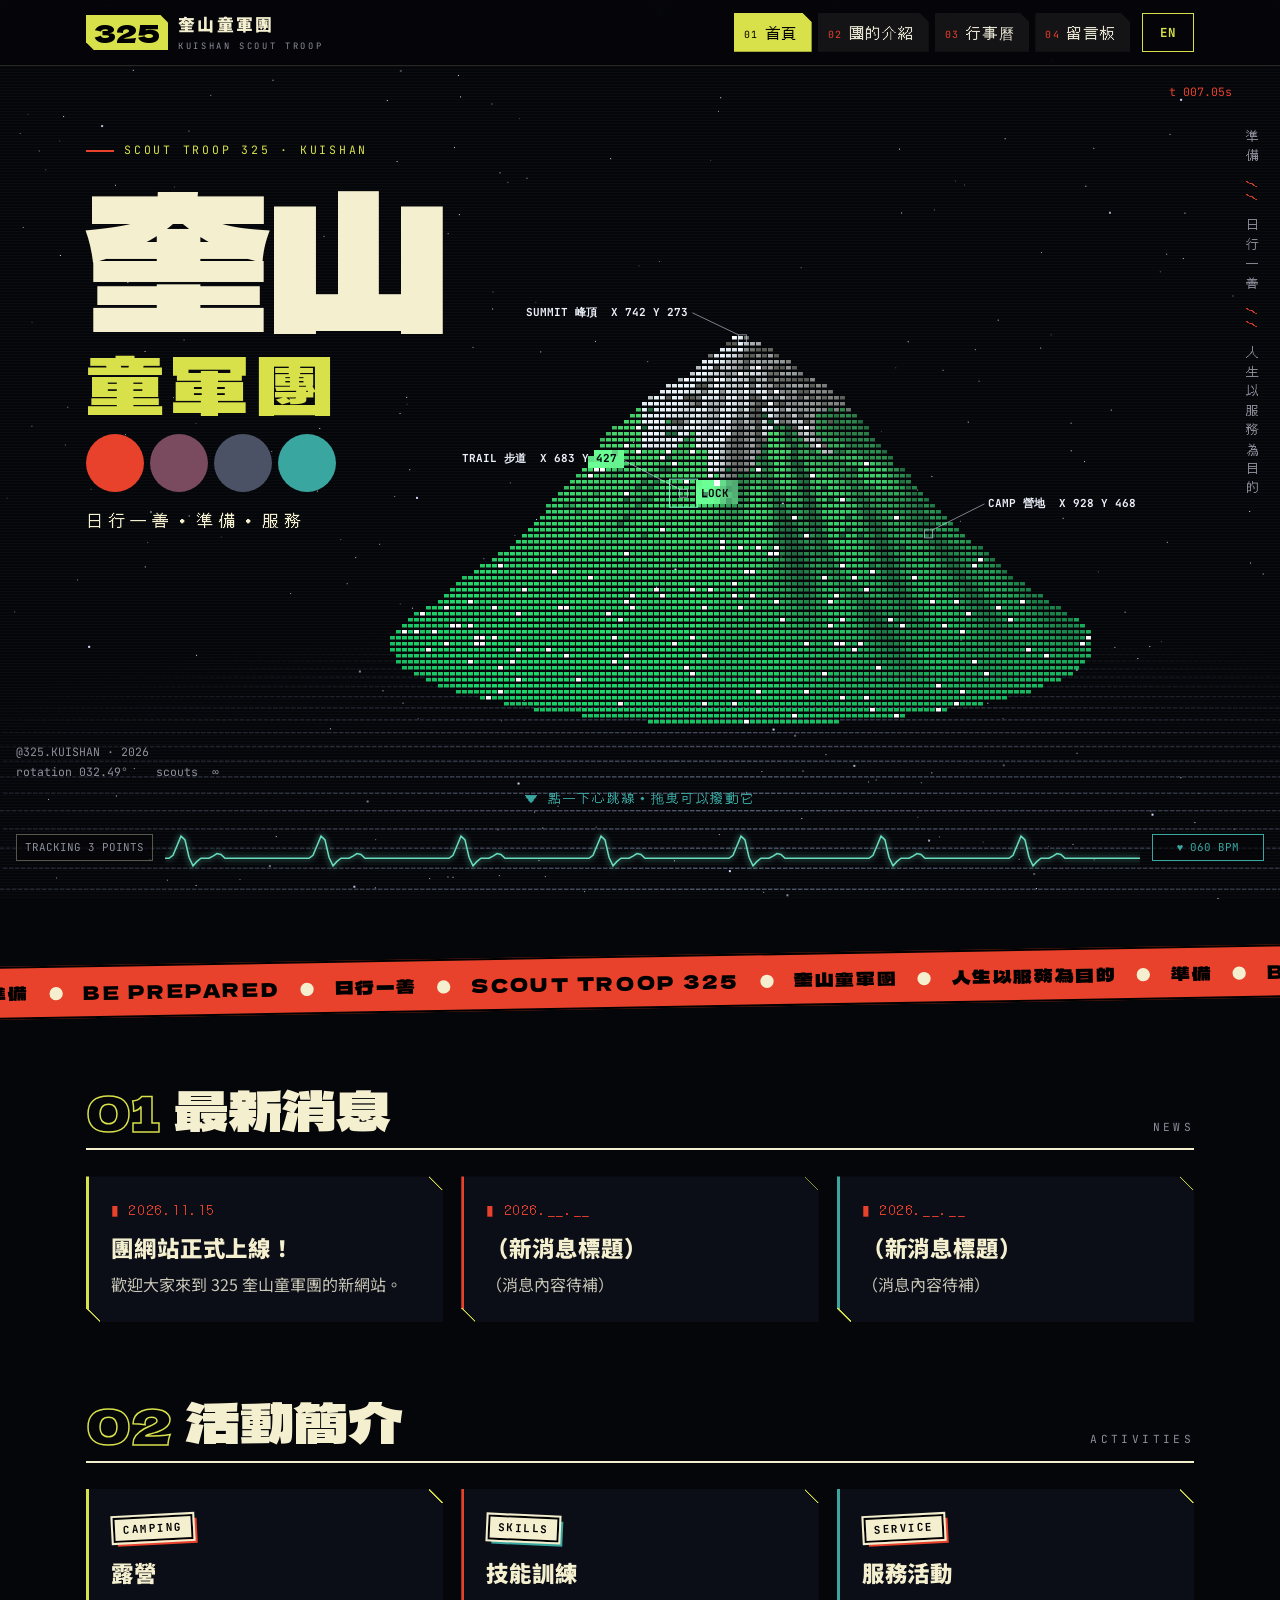
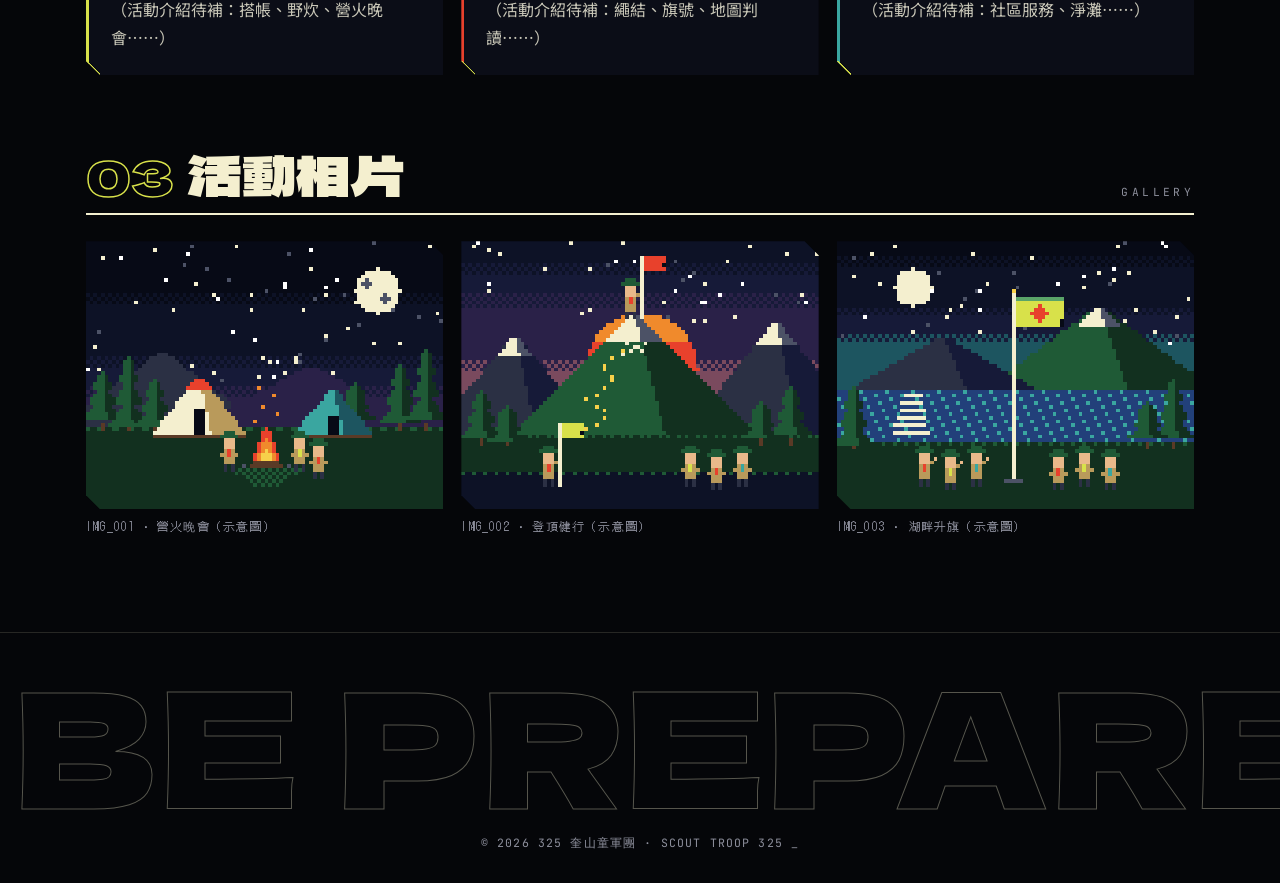
==== commit 54b64859: "Invert HUD label text where it crosses the mountain Co-Authored-By: Claude Fable 5.2 <noreply@anthro" ====
--- a/index.html
+++ b/index.html
@@ -8,7 +8,7 @@
 <link rel="preconnect" href="https://fonts.googleapis.com">
 <link rel="preconnect" href="https://fonts.gstatic.com" crossorigin>
 <link href="https://fonts.googleapis.com/css2?family=Dela+Gothic+One&family=DotGothic16&family=JetBrains+Mono:wght@400;700&family=Noto+Sans+TC:wght@400;700;900&display=swap" rel="stylesheet">
-<link rel="stylesheet" href="style.css?v=9">
+<link rel="stylesheet" href="style.css?v=10">
 </head>
 <body>
 <header><div class="bar"><a class="logo" href="index.html"><b>325</b><div><span>奎山童軍團</span><small>KUISHAN SCOUT TROOP</small></div></a><nav><a href="index.html" class="active"><i>01</i><span data-en="HOME">首頁</span></a><a href="about.html"><i>02</i><span data-en="ABOUT">團的介紹</span></a><a href="calendar.html"><i>03</i><span data-en="CALENDAR">行事曆</span></a><a href="guestbook.html"><i>04</i><span data-en="GUESTBOOK">留言板</span></a><button id="lang" class="langbtn" type="button">EN</button></nav></div></header>
@@ -49,7 +49,7 @@
 </section>
 </main>
 <footer><div class="mega" aria-hidden="true">BE PREPARED</div><p>© 2026 325 奎山童軍團 · SCOUT TROOP 325 <span class="blink">_</span></p></footer>
-<script src="sky.js?v=9"></script>
-<script src="app.js?v=9"></script>
+<script src="sky.js?v=10"></script>
+<script src="app.js?v=10"></script>
 </body>
 </html>
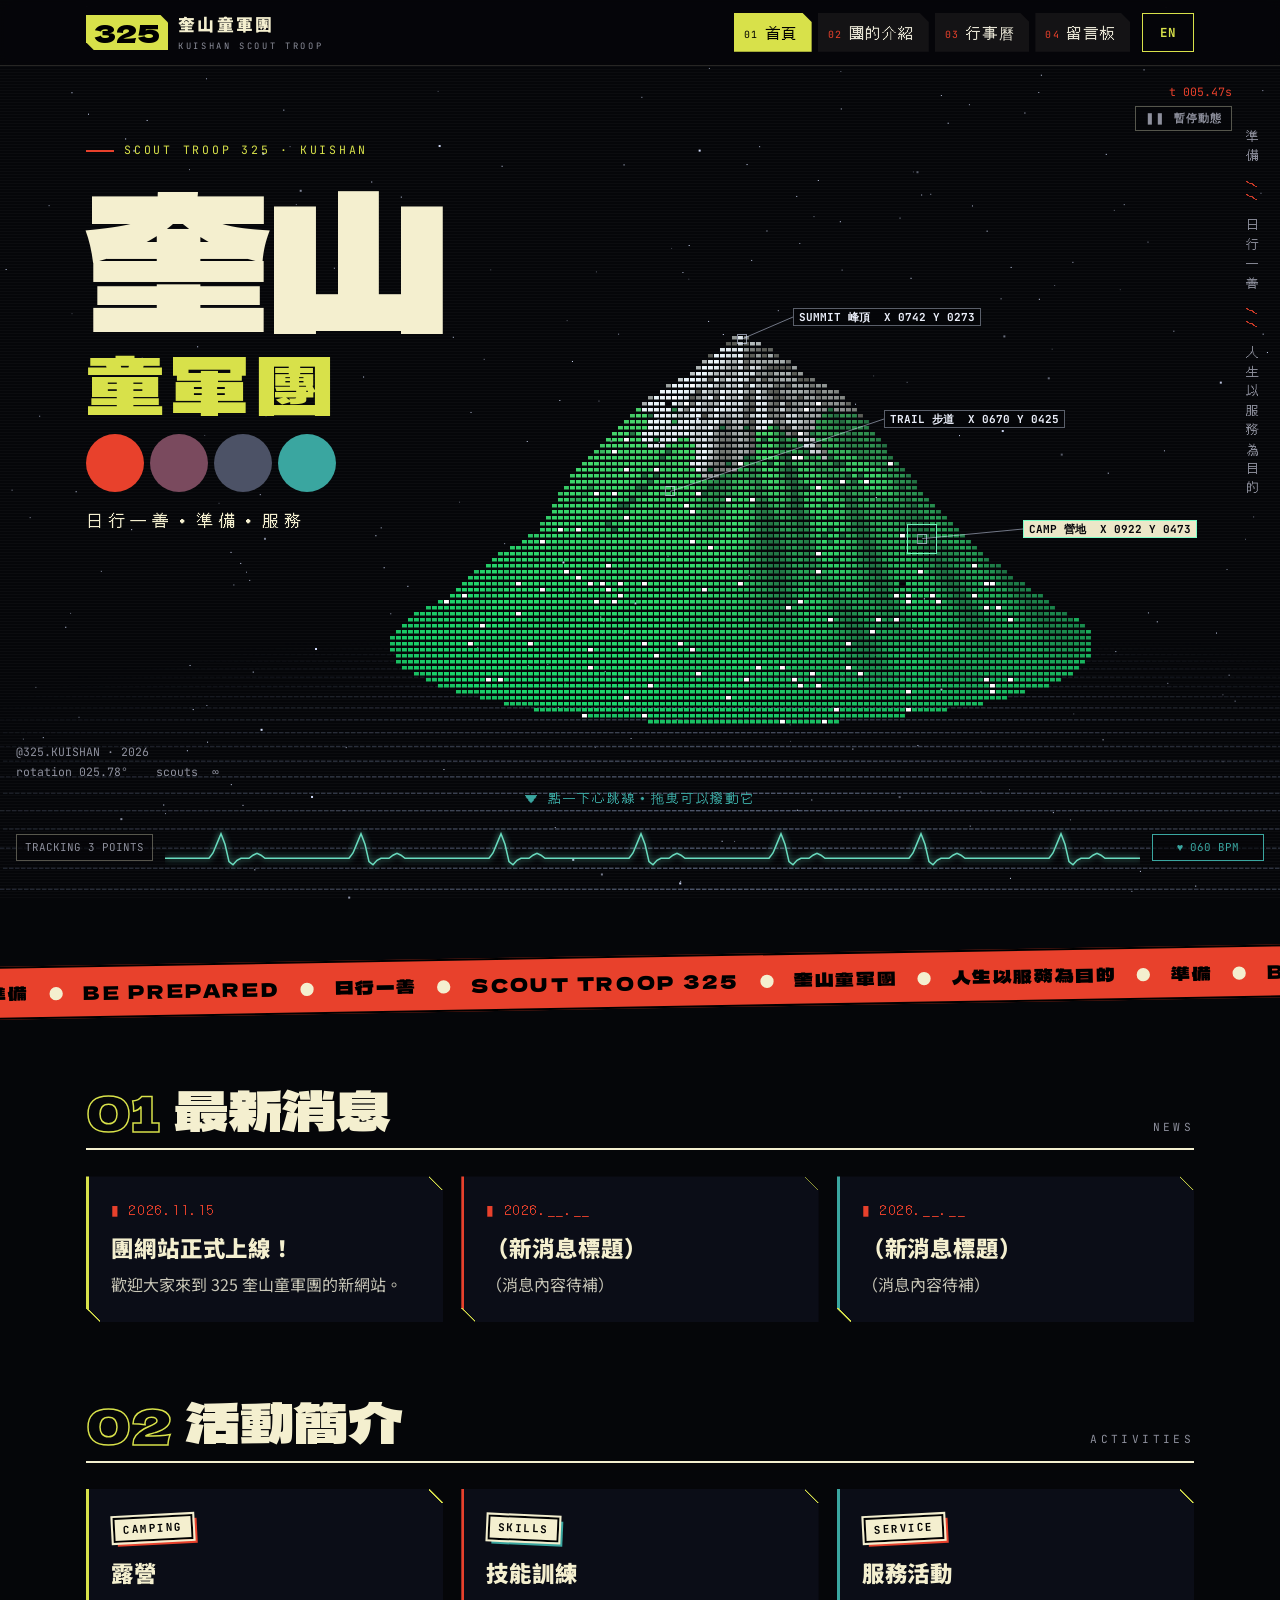
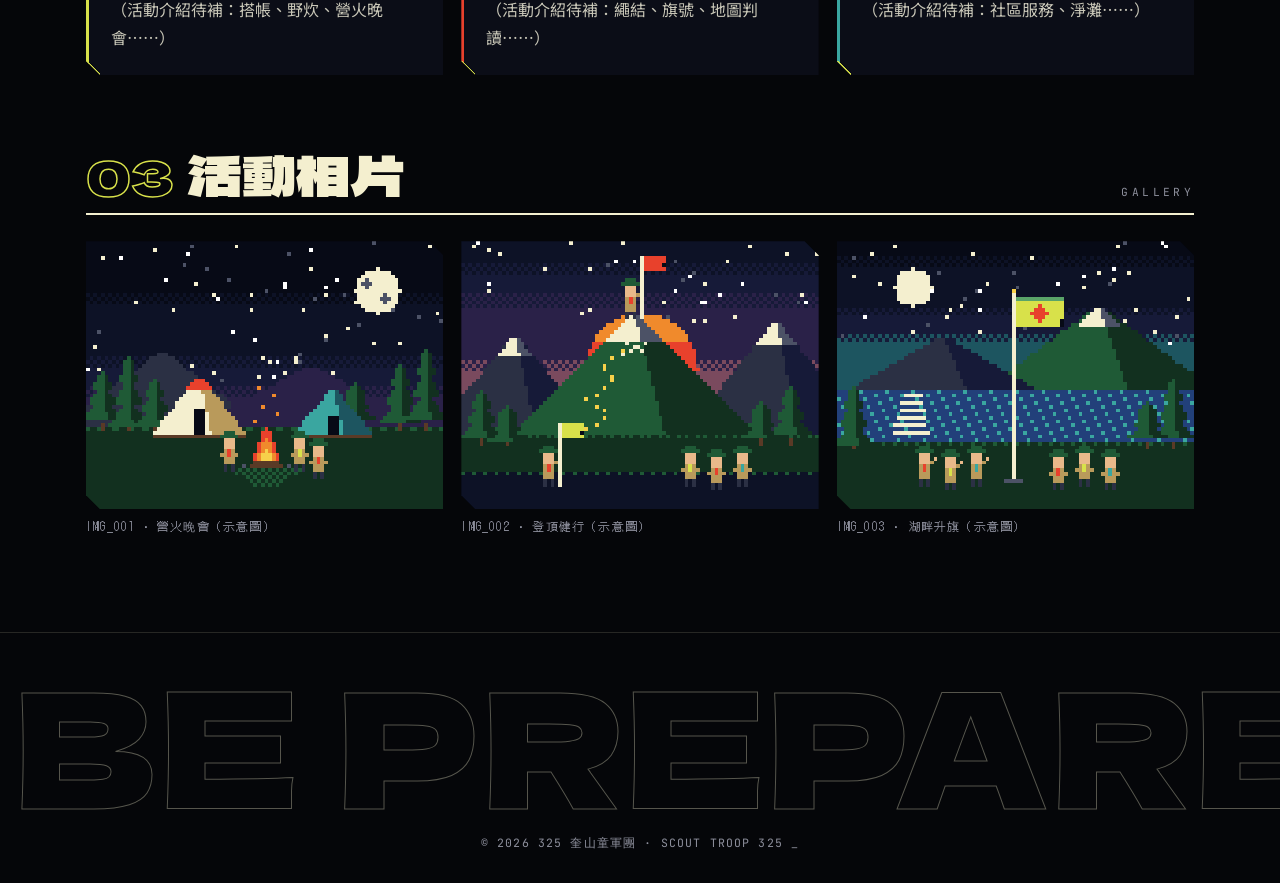
==== commit 363102fd: "Stable label plates, slower lock, pause-motion control, fewer flashes Co-Authored-By: Claude Opus 5." ====
--- a/index.html
+++ b/index.html
@@ -8,7 +8,7 @@
 <link rel="preconnect" href="https://fonts.googleapis.com">
 <link rel="preconnect" href="https://fonts.gstatic.com" crossorigin>
 <link href="https://fonts.googleapis.com/css2?family=Dela+Gothic+One&family=DotGothic16&family=JetBrains+Mono:wght@400;700&family=Noto+Sans+TC:wght@400;700;900&display=swap" rel="stylesheet">
-<link rel="stylesheet" href="style.css?v=10">
+<link rel="stylesheet" href="style.css?v=13">
 </head>
 <body>
 <header><div class="bar"><a class="logo" href="index.html"><b>325</b><div><span>奎山童軍團</span><small>KUISHAN SCOUT TROOP</small></div></a><nav><a href="index.html" class="active"><i>01</i><span data-en="HOME">首頁</span></a><a href="about.html"><i>02</i><span data-en="ABOUT">團的介紹</span></a><a href="calendar.html"><i>03</i><span data-en="CALENDAR">行事曆</span></a><a href="guestbook.html"><i>04</i><span data-en="GUESTBOOK">留言板</span></a><button id="lang" class="langbtn" type="button">EN</button></nav></div></header>
@@ -49,7 +49,7 @@
 </section>
 </main>
 <footer><div class="mega" aria-hidden="true">BE PREPARED</div><p>© 2026 325 奎山童軍團 · SCOUT TROOP 325 <span class="blink">_</span></p></footer>
-<script src="sky.js?v=10"></script>
-<script src="app.js?v=10"></script>
+<script src="sky.js?v=13"></script>
+<script src="app.js?v=13"></script>
 </body>
 </html>
--- a/style.css
+++ b/style.css
@@ -118,7 +118,7 @@
 
 @media (max-width:760px){
   .hero.sub{height:340px}
-  .hero.sub .hero-copy{top:9%;transform:none}
+  .hero.sub .hero-copy{top:56px;transform:none}
   .hero-copy{top:5%}
   .vert,.hud-bl{display:none}
   .hud-tr{right:16px}
@@ -192,13 +192,13 @@
   background:linear-gradient(90deg,var(--red) var(--p,0%),var(--lime) var(--p,0%));transform:translateY(-100%);transition:transform .15s}
 .pull.on{transform:none}
 .egg{position:fixed;inset:0;z-index:300;display:none;flex-direction:column;background:#120303;overflow:hidden}
-.egg.open{display:flex;animation:eggflash .5s steps(2) 3}
+.egg.open{display:flex;animation:eggflash .7s steps(2) 2}
 @keyframes eggflash{50%{background:var(--red)}}
 .egg::before{content:"";position:absolute;inset:0;pointer-events:none;background:repeating-linear-gradient(rgba(232,65,44,.16) 0 2px,transparent 2px 5px),radial-gradient(circle at 50% 45%,rgba(232,65,44,.35),transparent 60%)}
 .haz{flex:none;height:clamp(34px,6vh,56px);background:repeating-linear-gradient(-45deg,var(--lime) 0 26px,#000 26px 52px);background-size:73.54px 100%;animation:haz 1s linear infinite}
 .haz:last-child{animation-direction:reverse}
 @keyframes haz{to{background-position:73.54px 0}}
-.egg-in{position:relative;flex:1;display:flex;flex-direction:column;align-items:center;justify-content:center;text-align:center;padding:8px 16px;gap:6px;animation:shake .35s steps(2) infinite;min-height:0}
+.egg-in{position:relative;flex:1;display:flex;flex-direction:column;align-items:center;justify-content:center;text-align:center;padding:8px 16px;gap:6px;animation:shake .35s steps(2) 4;min-height:0}
 @keyframes shake{0%{transform:translate(0,0)}25%{transform:translate(-2px,1px)}50%{transform:translate(2px,-1px)}75%{transform:translate(-1px,-2px)}}
 .egg-code{font-family:var(--mono);font-size:clamp(.6rem,1.6vw,.8rem);letter-spacing:.2em;color:var(--red)}
 .egg-h{font-family:var(--display);font-size:clamp(5.5rem,min(30vw,34vh),19rem);line-height:.95;color:var(--cream);text-shadow:.04em .04em 0 var(--red)}
@@ -226,3 +226,9 @@
 #hud-bpm{min-width:112px;text-align:center;color:var(--teal);border-color:var(--teal)}
 #hud-bpm.hot{color:#000;background:var(--red);border-color:var(--red)}
 @media (max-width:760px){.hud-bar #hud-bpm{display:block;position:absolute;right:0;bottom:66px}}
+
+/* ===== pause-motion control ===== */
+.motion-btn{position:absolute;top:40px;right:48px;font-family:var(--mono);font-weight:700;font-size:.68rem;letter-spacing:.1em;color:var(--muted);background:rgba(5,6,9,.7);border:1px solid var(--line-2);padding:4px 9px;cursor:pointer}
+.motion-btn:hover,.motion-btn[aria-pressed=true]{color:#000;background:var(--lime);border-color:var(--lime)}
+html.paused *,html.paused *::before,html.paused *::after{animation-play-state:paused!important}
+@media (max-width:760px){.motion-btn{top:14px;left:16px;right:auto}.hero .hero-copy{top:52px}.hud-hint{bottom:118px;font-size:.72rem}}
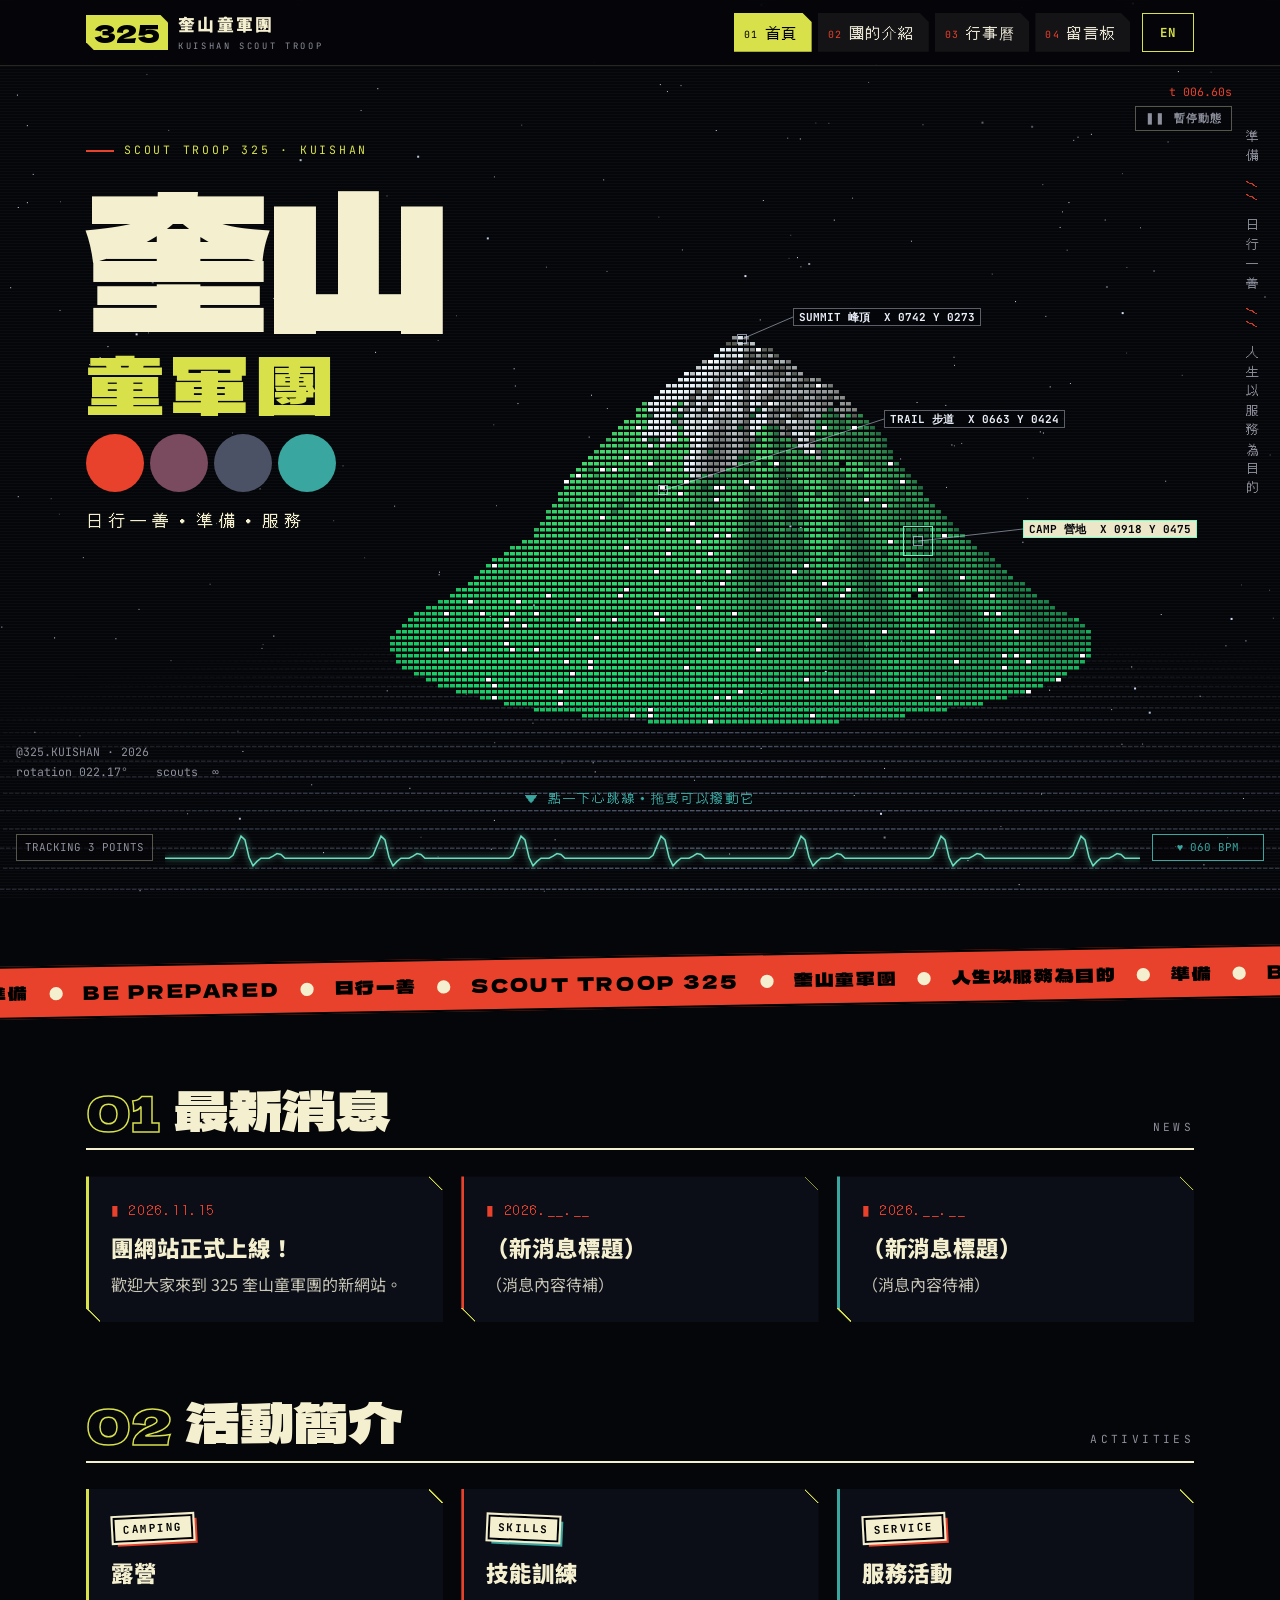
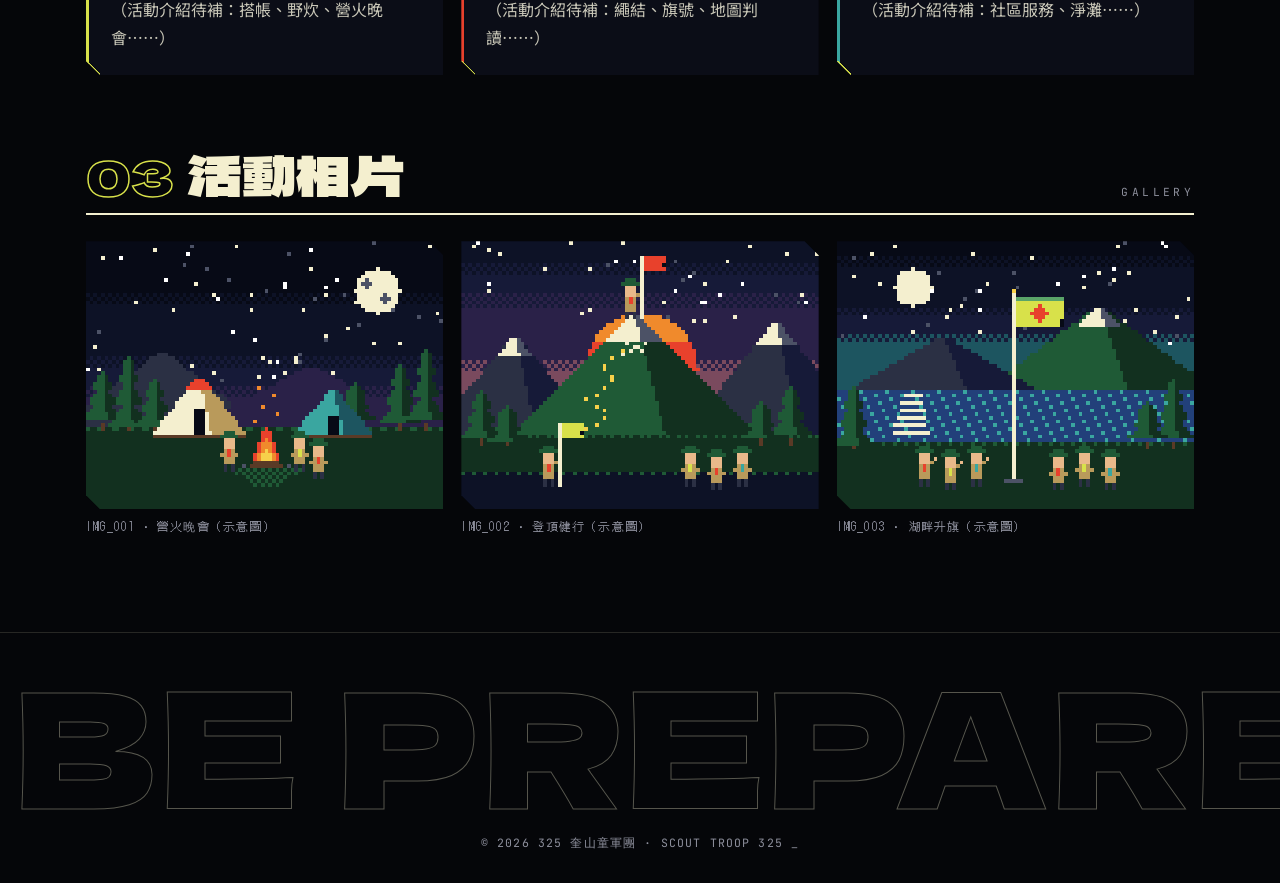
==== commit 069f1e05: "Easter egg: block pull-to-refresh, trigger sooner Co-Authored-By: Claude Opus 5.5 <noreply@anthropic" ====
--- a/index.html
+++ b/index.html
@@ -8,7 +8,7 @@
 <link rel="preconnect" href="https://fonts.googleapis.com">
 <link rel="preconnect" href="https://fonts.gstatic.com" crossorigin>
 <link href="https://fonts.googleapis.com/css2?family=Dela+Gothic+One&family=DotGothic16&family=JetBrains+Mono:wght@400;700&family=Noto+Sans+TC:wght@400;700;900&display=swap" rel="stylesheet">
-<link rel="stylesheet" href="style.css?v=13">
+<link rel="stylesheet" href="style.css?v=14">
 </head>
 <body>
 <header><div class="bar"><a class="logo" href="index.html"><b>325</b><div><span>奎山童軍團</span><small>KUISHAN SCOUT TROOP</small></div></a><nav><a href="index.html" class="active"><i>01</i><span data-en="HOME">首頁</span></a><a href="about.html"><i>02</i><span data-en="ABOUT">團的介紹</span></a><a href="calendar.html"><i>03</i><span data-en="CALENDAR">行事曆</span></a><a href="guestbook.html"><i>04</i><span data-en="GUESTBOOK">留言板</span></a><button id="lang" class="langbtn" type="button">EN</button></nav></div></header>
@@ -50,6 +50,6 @@
 </main>
 <footer><div class="mega" aria-hidden="true">BE PREPARED</div><p>© 2026 325 奎山童軍團 · SCOUT TROOP 325 <span class="blink">_</span></p></footer>
 <script src="sky.js?v=13"></script>
-<script src="app.js?v=13"></script>
+<script src="app.js?v=14"></script>
 </body>
 </html>
--- a/style.css
+++ b/style.css
@@ -232,3 +232,6 @@
 .motion-btn:hover,.motion-btn[aria-pressed=true]{color:#000;background:var(--lime);border-color:var(--lime)}
 html.paused *,html.paused *::before,html.paused *::after{animation-play-state:paused!important}
 @media (max-width:760px){.motion-btn{top:14px;left:16px;right:auto}.hero .hero-copy{top:52px}.hud-hint{bottom:118px;font-size:.72rem}}
+
+/* stop the browser's pull-to-refresh / bounce so the easter-egg pull works */
+html,body{overscroll-behavior-y:none}
